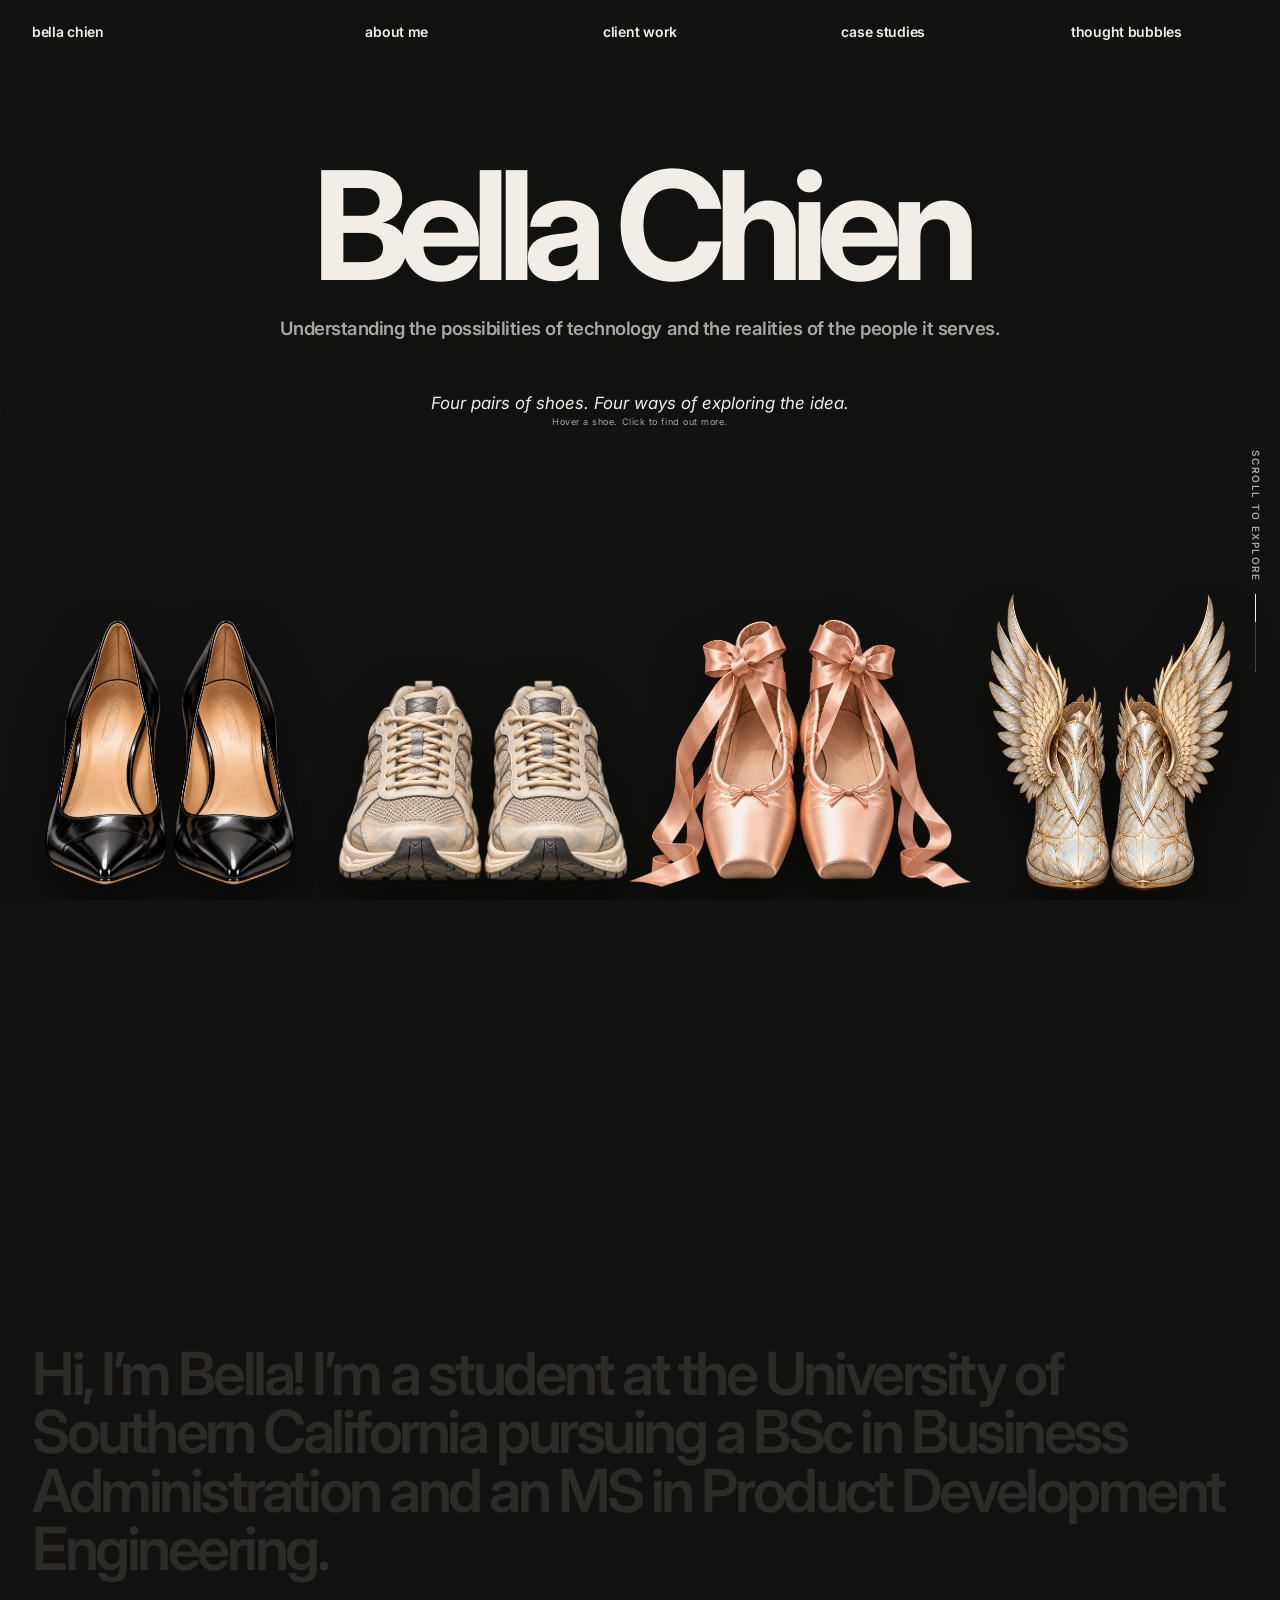
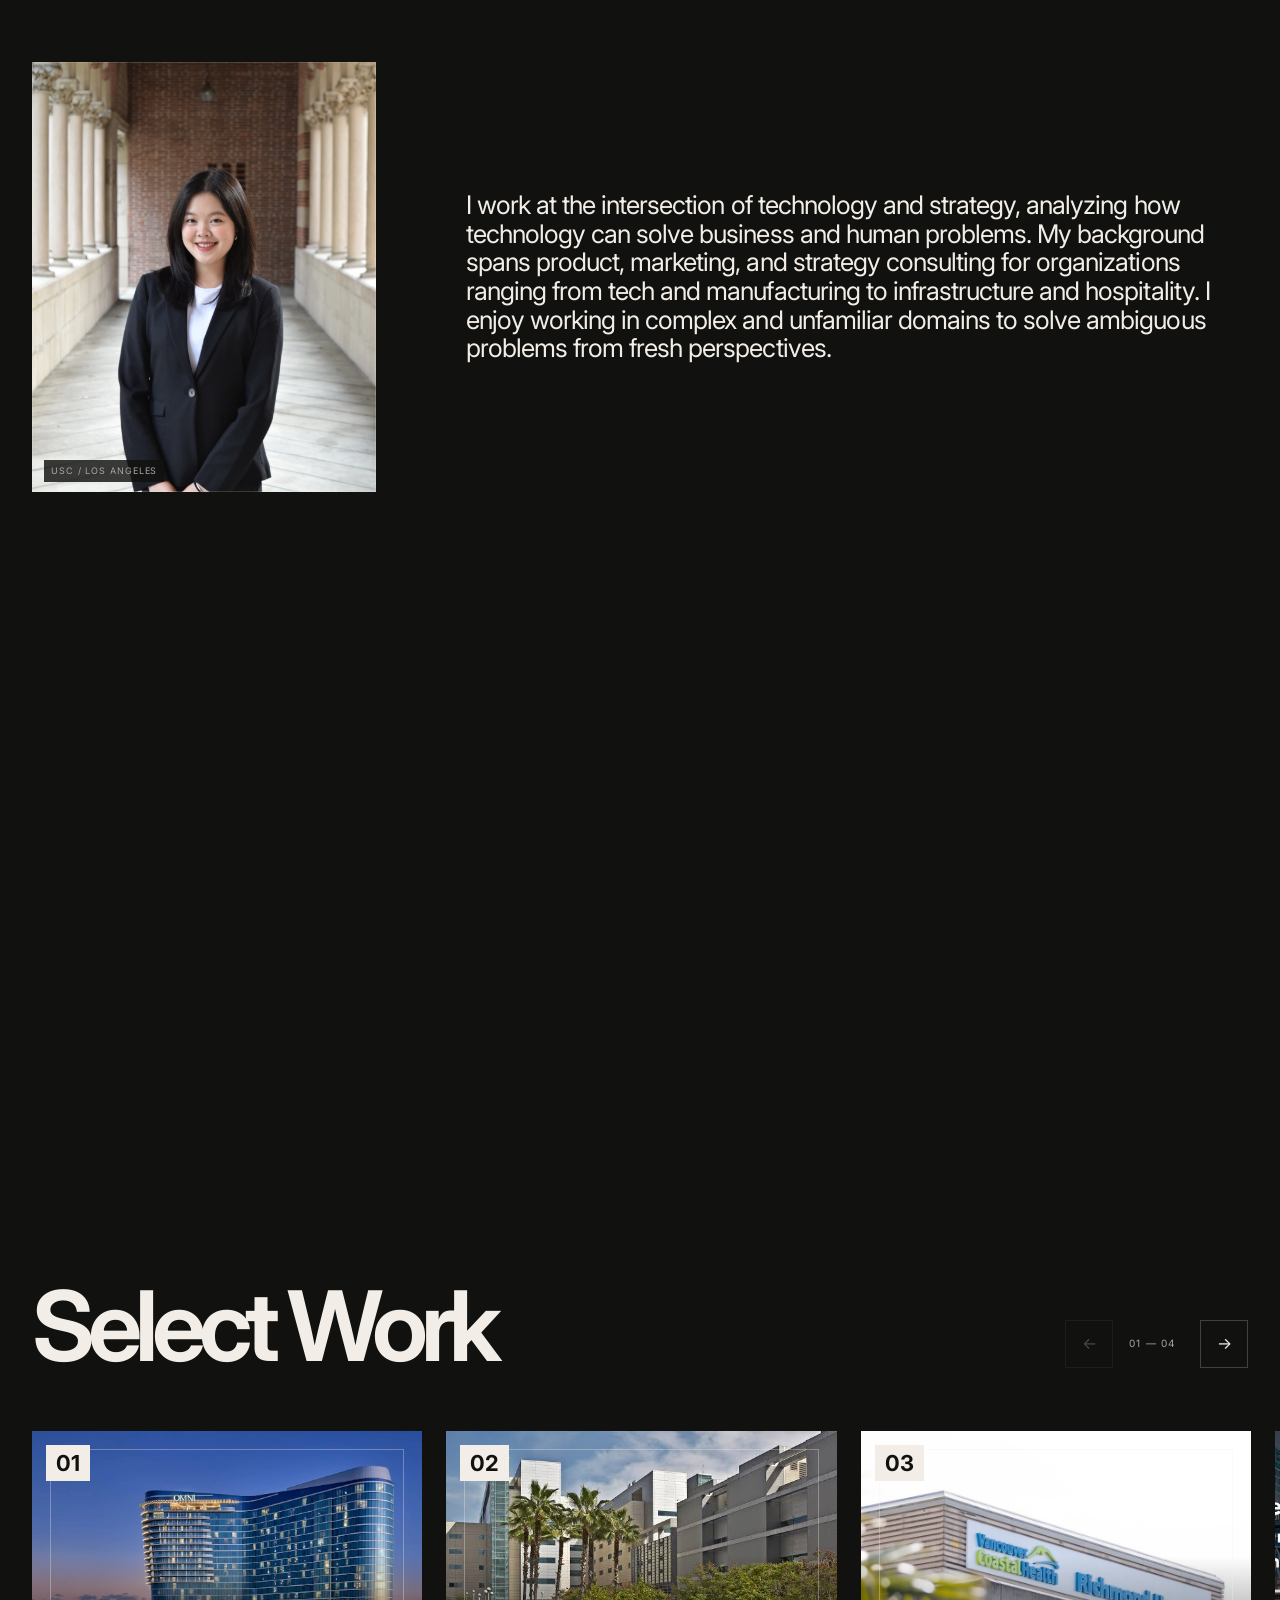
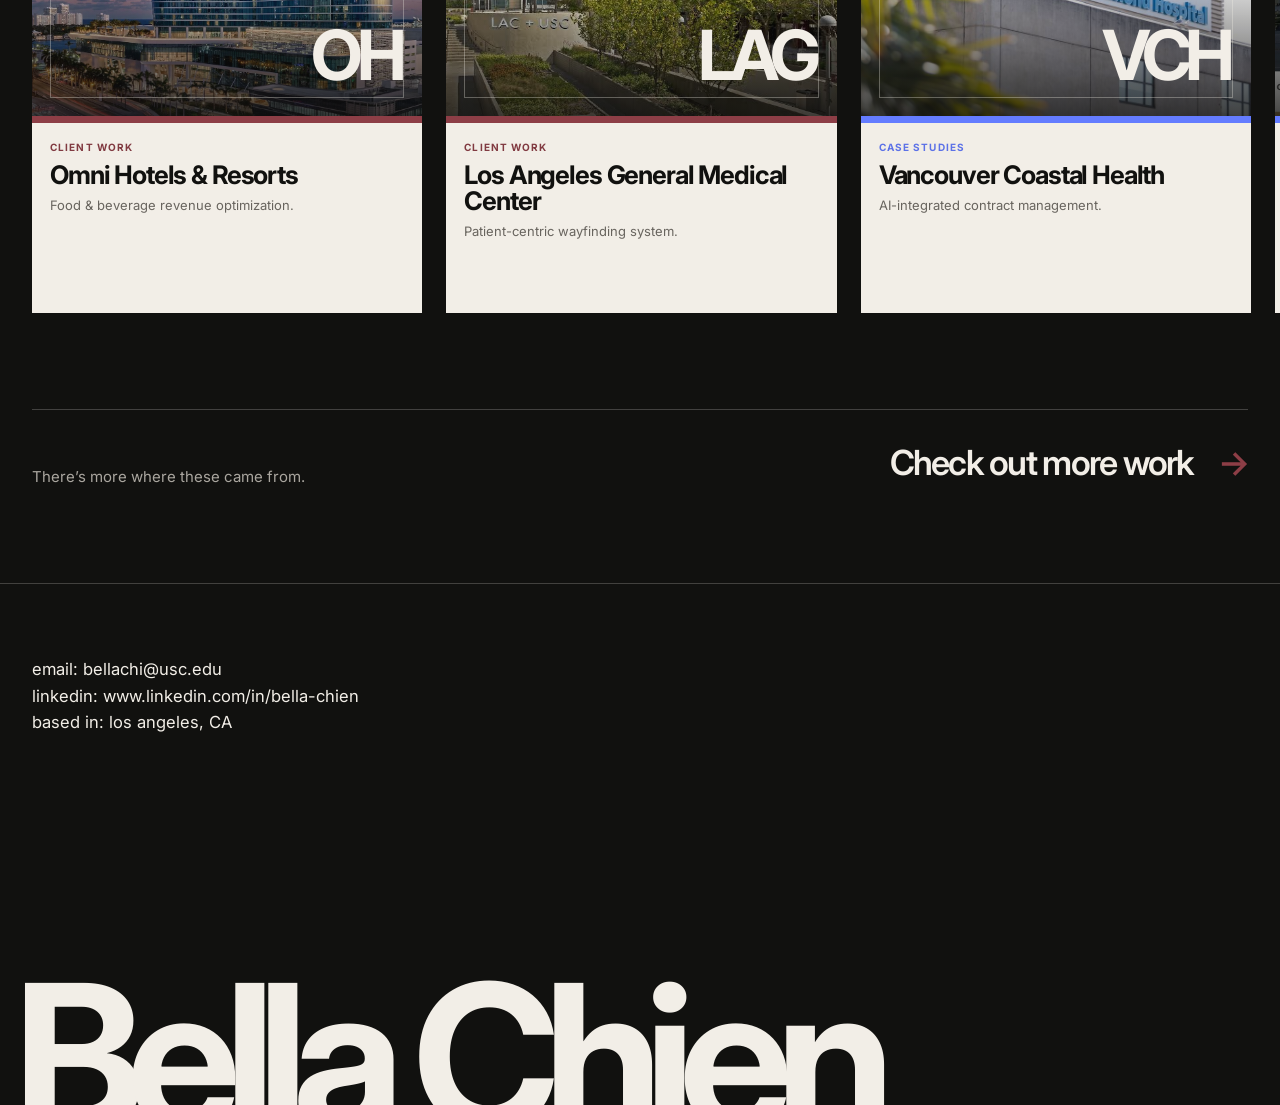
==== index.html @ 190862af "Publish portfolio" ====
<!doctype html>
<html lang="en">
  <head>
    <meta charset="UTF-8" />
    <meta name="viewport" content="width=device-width, initial-scale=1.0" />
    <meta name="description" content="Bella Chien — product, marketing, strategy, and consulting." />
    <meta name="theme-color" content="#11110f" />
    <title>Bella Chien</title>
    <link rel="icon" href="assets/favicon.svg" type="image/svg+xml" />
    <link rel="preconnect" href="https://fonts.googleapis.com" />
    <link rel="preconnect" href="https://fonts.gstatic.com" crossorigin />
    <link href="https://fonts.googleapis.com/css2?family=Inter:wght@400;500;600;700;800&display=swap" rel="stylesheet" />
    <link rel="stylesheet" href="styles.css?v=11" />
    <script src="script.js?v=11" defer></script>
  </head>
  <body>
    <a class="skip-link" href="#main">Skip to content</a>

    <header class="site-header">
      <a href="/" class="brand">bella chien</a>
      <button class="menu-toggle" type="button" aria-expanded="false" aria-controls="site-nav">menu <span aria-hidden="true">+</span></button>
      <nav id="site-nav" class="site-nav" aria-label="Primary navigation">
        <a href="/about-me/">about me</a>
        <a href="/client-work/">client work</a>
        <a href="/case-studies/">case studies</a>
        <a href="/thought-bubbles/">thought bubbles</a>
      </nav>
    </header>

    <main id="main">
      <section class="hero-frame" id="home" aria-labelledby="hero-title">
        <div class="hero-sticky">
          <div class="hero-lockup">
            <h1 id="hero-title">Bella Chien</h1>
            <p>Understanding the possibilities of technology and the realities of the people it serves.</p>
          </div>

          <div class="shoe-prompt" aria-hidden="true">
            <span>Four pairs of shoes. Four ways of exploring the idea.</span>
            <small>Hover a shoe. Click to find out more.</small>
          </div>

          <nav class="shoe-dock" aria-label="Explore Bella’s portfolio by shoe">
            <a class="shoe-link shoe-client" href="/client-work/" aria-label="High heels — Client Work">
              <span class="shoe-label">Client Work</span>
              <span class="shoe-image-wrap"><img src="assets/dress-shoes-v2.png" alt="Black high heels" /></span>
            </a>
            <a class="shoe-link shoe-cases" href="/case-studies/" aria-label="Running shoes — Case Studies">
              <span class="shoe-label">Case Studies</span>
              <span class="shoe-image-wrap"><img src="assets/running-shoes-v2.png" alt="Cream running shoes" /></span>
            </a>
            <a class="shoe-link shoe-about" href="/about-me/" aria-label="Ballet flats — About Me">
              <span class="shoe-label">About Me</span>
              <span class="shoe-image-wrap"><img src="assets/ballet-shoes-v2.png" alt="Blush ballet flats" /></span>
            </a>
            <a class="shoe-link shoe-thoughts" href="/thought-bubbles/" aria-label="Flying shoes — Thought Bubbles">
              <span class="shoe-label">Thought Bubbles</span>
              <span class="shoe-image-wrap"><img src="assets/winged-shoes-v2.png" alt="Ivory and gold flying shoes" /></span>
            </a>
          </nav>
          <a class="scroll-cue" href="#about" aria-label="Scroll to About Bella">
            <span>Scroll to explore</span>
            <i aria-hidden="true"><b></b></i>
          </a>
          <div class="hero-scanline" aria-hidden="true"></div>
        </div>
      </section>

      <section class="intro-frame" id="about" aria-labelledby="about-title">
        <div class="intro-sticky">
          <h2 id="about-title" class="word-flow">Hi, I’m Bella! I’m a student at the University of Southern California pursuing a BSc in Business Administration and an MS in Product Development Engineering.</h2>
          <div class="intro-grid">
            <figure class="portrait-wrap">
              <img src="assets/photos/bella-headshot.jpg" alt="Bella Chien in a black suit at USC" />
              <figcaption>USC / Los Angeles</figcaption>
            </figure>
            <p class="intro-copy">I work at the intersection of technology and strategy, analyzing how technology can solve business and human problems. My background spans product, marketing, and strategy consulting for organizations ranging from tech and manufacturing to infrastructure and hospitality. I enjoy working in complex and unfamiliar domains to solve ambiguous problems from fresh perspectives.</p>
          </div>
        </div>
      </section>

      <section class="work-frame" id="case-studies" aria-labelledby="work-title">
        <div class="work-heading">
          <div>
            <h2 id="work-title">Select Work</h2>
          </div>
          <div class="carousel-controls" aria-label="Carousel controls">
            <button class="carousel-button previous" type="button" aria-label="Previous projects">←</button>
            <span class="carousel-status" aria-live="polite">01 — 04</span>
            <button class="carousel-button next" type="button" aria-label="Next projects">→</button>
          </div>
        </div>

        <div class="project-carousel" tabindex="0" aria-label="Selected project carousel">
          <a class="project-tile client-tile" href="/client-work/#omni-hotels">
            <div class="tile-media"><img src="/assets/projects/omni.webp" alt="Omni hotel at dusk" /><span>01</span><strong>OH</strong></div>
            <div class="tile-info">
              <p>Client Work</p>
              <h3>Omni Hotels &amp; Resorts</h3>
              <span>Food &amp; beverage revenue optimization.</span>
            </div>
          </a>
          <a class="project-tile client-tile" href="/client-work/la-general-medical-center/">
            <div class="tile-media"><img src="/assets/projects/la-general.jpeg" alt="LA General Medical Center campus" /><span>02</span><strong>LAG</strong></div>
            <div class="tile-info">
              <p>Client Work</p>
              <h3>Los Angeles General Medical Center</h3>
              <span>Patient-centric wayfinding system.</span>
            </div>
          </a>
          <a class="project-tile product-tile" href="/case-studies/#vancouver-coastal-health">
            <div class="tile-media"><img src="/assets/projects/vch.jpg" alt="Vancouver Coastal Health Richmond Hospital" /><span>03</span><strong>VCH</strong></div>
            <div class="tile-info">
              <p>Case Studies</p>
              <h3>Vancouver Coastal Health</h3>
              <span>AI-integrated contract management.</span>
            </div>
          </a>
          <a class="project-tile product-tile" href="/case-studies/#central-pattana">
            <div class="tile-media"><img src="/assets/covers/case-studies/central-pattana.jpg" alt="Central Pattana case presentation cover" /><span>04</span><strong>CPN</strong></div>
            <div class="tile-info">
              <p>Case Studies</p>
              <h3>Central Pattana</h3>
              <span>Reimagining centralwOrld for Gen Z.</span>
            </div>
          </a>
        </div>

        <div class="more-work-cta">
          <p>There’s more where these came from.</p>
          <a href="/client-work/">Check out more work <span aria-hidden="true">→</span></a>
        </div>
      </section>
    </main>

    <footer class="site-footer">
      <div class="footer-contact">
        <a href="mailto:bellachi@usc.edu">email: bellachi@usc.edu</a>
        <a href="https://www.linkedin.com/in/bella-chien">linkedin: www.linkedin.com/in/bella-chien</a>
        <p>based in: los angeles, CA</p>
      </div>
      <div class="footer-name" aria-hidden="true">Bella Chien</div>
    </footer>
  </body>
</html>
---- styles.css ----
:root {
  --carbon: #11110f;
  --soft-carbon: #1a1917;
  --bone: #f2eee7;
  --gray: #aaa69f;
  --hairline: rgba(242, 238, 231, .22);
  --oxblood: #8d3e46;
  --blue: #647cff;
  --blush: #d5a3ad;
  --violet: #9a7ae8;
  --page: min(1440px, calc(100vw - 64px));
  --sans: "Inter", "Helvetica Neue", Helvetica, Arial, sans-serif;
}

* { box-sizing: border-box; }
html { background: var(--carbon); scroll-behavior: smooth; }
body { margin: 0; overflow-x: hidden; background: var(--carbon); color: var(--bone); font-family: var(--sans); font-size: 16px; line-height: 1.35; }
a { color: inherit; }
button { font: inherit; }
img { display: block; max-width: 100%; }
.skip-link { position: fixed; z-index: 1000; top: 10px; left: 10px; padding: 10px 14px; background: var(--bone); color: var(--carbon); transform: translateY(-150%); }
.skip-link:focus { transform: translateY(0); }

.site-header { position: absolute; z-index: 40; top: 0; left: 50%; width: var(--page); height: 68px; display: grid; grid-template-columns: 1fr 4fr; align-items: center; transform: translateX(-50%); font-size: 14px; font-weight: 600; letter-spacing: -.02em; }
.brand { text-decoration: none; }
.site-nav { display: grid; grid-template-columns: repeat(4, 1fr); }
.site-nav a { width: max-content; margin-inline: auto; padding: 10px 0; text-decoration: none; }
.site-nav a::after, .brand::after { content: ""; display: block; width: 0; height: 1px; margin-top: 3px; background: currentColor; transition: width 180ms ease; }
.site-nav a:hover::after, .site-nav a:focus-visible::after, .brand:hover::after, .brand:focus-visible::after { width: 100%; }
.menu-toggle { display: none; border: 0; background: transparent; color: var(--bone); }

.hero-frame { position: relative; height: 142svh; min-height: 980px; }
.hero-sticky { position: sticky; top: 0; height: 100svh; min-height: 720px; overflow: hidden; isolation: isolate; }
.hero-sticky::before { content: ""; position: absolute; inset: 0; z-index: -2; background-image: linear-gradient(rgba(242,238,231,.028) 1px, transparent 1px), linear-gradient(90deg, rgba(242,238,231,.028) 1px, transparent 1px); background-size: 8vw 8vw; opacity: .45; mask-image: linear-gradient(to bottom, transparent, #000 22%, #000 85%, transparent); }
.hero-lockup { position: absolute; z-index: 3; top: clamp(145px, 18vh, 190px); left: 32px; right: 32px; text-align: center; transform: translateY(calc(var(--hero-progress, 0) * -24px)); transition: transform 80ms linear; }
.hero-lockup h1 { margin: 0; font-size: clamp(96px, 11.8vw, 178px); font-weight: 700; line-height: .84; letter-spacing: -.075em; animation: title-reveal 900ms cubic-bezier(.2,.75,.2,1) both; }
.hero-lockup p { max-width: 920px; margin: 27px auto 0; color: var(--gray); font-size: clamp(17px, 1.45vw, 23px); font-weight: 600; letter-spacing: -.026em; animation: fade-up 700ms 280ms ease both; }
.shoe-prompt { position: absolute; z-index: 4; top: clamp(350px, 43.5vh, 425px); left: 0; right: 0; display: grid; justify-items: center; white-space: nowrap; text-align: center; animation: fade-up 700ms 460ms ease both; transform: translateY(calc(var(--hero-progress, 0) * -14px)); }
.shoe-prompt span { font-size: clamp(16px, 1.32vw, 21px); font-style: italic; }
.shoe-prompt small { margin-top: 2px; color: var(--gray); font-size: 9px; letter-spacing: .06em; }
.shoe-dock { position: absolute; z-index: 3; left: max(20px, calc((100vw - 1500px) / 2)); right: max(20px, calc((100vw - 1500px) / 2)); bottom: 0; height: 58%; display: grid; grid-template-columns: repeat(4, minmax(0, 1fr)); align-items: end; gap: clamp(2px, 1vw, 20px); }
.shoe-link { --accent: var(--bone); position: relative; display: grid; height: 100%; min-width: 0; place-items: end center; text-decoration: none; outline: none; opacity: 0; animation: shoe-rack-in 950ms cubic-bezier(.16,.82,.21,1) forwards; transition: opacity 280ms ease, filter 280ms ease; }
.shoe-client { --accent: var(--oxblood); animation-delay: 420ms; }
.shoe-cases { --accent: var(--blue); animation-delay: 540ms; }
.shoe-about { --accent: var(--blush); animation-delay: 660ms; }
.shoe-thoughts { --accent: var(--violet); animation-delay: 780ms; }
.shoe-image-wrap { position: relative; display: grid; width: 100%; height: 100%; place-items: end center; perspective: 1000px; will-change: transform; transition: transform 80ms linear; }
.shoe-image-wrap::after { content: ""; position: absolute; left: 13%; right: 13%; bottom: -8px; height: 1px; background: var(--accent); opacity: 0; box-shadow: 0 0 24px var(--accent); transition: opacity 220ms ease; }
.shoe-link img { width: 112%; max-width: none; max-height: 92%; object-fit: contain; object-position: center bottom; filter: drop-shadow(0 28px 24px rgba(0,0,0,.5)); transform: translateY(0) rotateX(0) rotateY(0); transform-origin: 50% 82%; transition: transform 360ms cubic-bezier(.17,.84,.22,1), filter 300ms ease; }
.shoe-cases img { width: 121%; max-height: 84%; }
.shoe-about img { width: 118%; max-height: 93%; }
.shoe-thoughts img { width: 112%; max-height: 100%; }
.shoe-label { position: absolute; z-index: 5; top: auto; bottom: 60%; left: 50%; min-width: max-content; padding: 7px 10px; border: 1px solid color-mix(in srgb, var(--accent) 70%, transparent); background: rgba(17,17,15,.9); color: var(--bone); font-size: clamp(13px, 1vw, 16px); font-weight: 600; letter-spacing: -.02em; opacity: 0; transform: translate(-50%, 10px); transition: opacity 180ms ease, transform 240ms ease; pointer-events: none; }
.shoe-link:hover .shoe-label, .shoe-link:focus-visible .shoe-label, .shoe-link.tap-active .shoe-label { opacity: 1; transform: translate(-50%, 0); }
.shoe-link:hover img, .shoe-link:focus-visible img, .shoe-link.tap-active img { transform: translateY(-20px) scale(1.045) rotateX(-2deg); filter: drop-shadow(0 46px 28px rgba(0,0,0,.68)); }
.shoe-link:hover .shoe-image-wrap::after, .shoe-link:focus-visible .shoe-image-wrap::after, .shoe-link.tap-active .shoe-image-wrap::after { opacity: .72; }
.shoe-dock:has(.shoe-link:hover) .shoe-link:not(:hover) { opacity: .42; filter: grayscale(.45); }
.scroll-cue { position: absolute; z-index: 8; top: 50%; right: max(18px, calc((100vw - 1580px) / 2)); display: flex; align-items: center; gap: 12px; color: var(--gray); font-size: 10px; font-weight: 600; letter-spacing: .14em; text-decoration: none; text-transform: uppercase; writing-mode: vertical-rl; opacity: calc(1 - var(--hero-progress, 0)); transform: translateY(calc(var(--hero-progress, 0) * 42px)); transition: color 180ms ease, opacity 80ms linear, transform 80ms linear; }
.scroll-cue i { position: relative; display: block; width: 1px; height: 78px; overflow: hidden; background: var(--hairline); }
.scroll-cue i::after { content: ""; position: absolute; left: -3px; bottom: 0; width: 7px; height: 7px; border-right: 1px solid var(--bone); border-bottom: 1px solid var(--bone); transform: rotate(45deg); }
.scroll-cue b { position: absolute; inset: 0 0 auto; height: 36%; background: var(--bone); animation: scroll-travel 1500ms cubic-bezier(.5,0,.2,1) infinite; }
.scroll-cue:hover, .scroll-cue:focus-visible { color: var(--bone); }
.scroll-cue:hover i, .scroll-cue:focus-visible i { height: 96px; }
.hero-scanline { position: absolute; z-index: 2; left: -20%; right: -20%; bottom: 0; height: 1px; background: linear-gradient(90deg, transparent, rgba(242,238,231,.8), transparent); transform: translateX(-70%); animation: scan-once 1800ms 1200ms ease-out both; }

.intro-frame { position: relative; min-height: 170svh; }
.intro-sticky { position: sticky; top: 0; width: var(--page); height: 100svh; min-height: 720px; margin-inline: auto; overflow: hidden; padding: 66px 0 42px; display: grid; grid-template-rows: auto 1fr; }
.intro-frame h2 { width: 100%; max-width: none; margin: 0; font-size: clamp(48px, 4.65vw, 76px); font-weight: 600; line-height: .98; letter-spacing: -.058em; }
.word-flow .flow-word { color: #66635e; opacity: .32; transition: color 70ms linear, opacity 70ms linear; }
.intro-grid { display: grid; grid-template-columns: minmax(280px, .66fr) 1.5fr; gap: clamp(48px, 7vw, 130px); align-items: center; margin-top: clamp(32px, 4.5vh, 58px); min-height: 0; }
.portrait-wrap { position: relative; width: min(100%, 430px); max-height: 500px; aspect-ratio: 4 / 5; align-self: center; margin: 0; overflow: hidden; background: var(--soft-carbon); }
.portrait-wrap::after { content: ""; position: absolute; inset: 0; border: 1px solid rgba(242,238,231,.16); pointer-events: none; }
.portrait-wrap img { width: 100%; height: 100%; object-fit: cover; object-position: center 42%; filter: saturate(.9) contrast(1.03); transform: scale(1.02); transform-origin: center; }
.portrait-wrap figcaption { position: absolute; z-index: 2; left: 12px; bottom: 10px; padding: 5px 7px; background: rgba(17,17,15,.82); color: var(--gray); font-size: 9px; letter-spacing: .1em; text-transform: uppercase; }
.intro-copy { align-self: center; max-width: 950px; margin: 0; color: var(--bone); font-size: clamp(23px, 2vw, 33px); line-height: 1.12; letter-spacing: -.038em; }

.work-frame { min-height: 100svh; overflow: hidden; padding: 76px 0 90px max(32px, calc((100vw - 1440px) / 2)); }
.work-heading { width: min(1408px, calc(100vw - 64px)); display: flex; justify-content: space-between; align-items: end; gap: 32px; padding-right: 0; }
.work-heading h2 { margin: 0; font-size: clamp(58px, 7.6vw, 112px); font-weight: 650; line-height: .86; letter-spacing: -.07em; }
.carousel-controls { display: flex; align-items: center; gap: 16px; }
.carousel-button { display: grid; width: 48px; height: 48px; place-items: center; border: 1px solid var(--hairline); background: transparent; color: var(--bone); cursor: pointer; transition: background 180ms ease, color 180ms ease, border-color 180ms ease; }
.carousel-button:hover, .carousel-button:focus-visible { border-color: var(--bone); background: var(--bone); color: var(--carbon); }
.carousel-button:disabled { opacity: .25; cursor: default; }
.carousel-status { min-width: 55px; color: var(--gray); font-size: 10px; letter-spacing: .12em; }
.project-carousel { display: flex; gap: 24px; margin-top: clamp(54px, 7vh, 82px); padding: 0 max(32px, calc((100vw - 1440px) / 2)) 18px 0; overflow-x: auto; scroll-snap-type: x mandatory; scrollbar-width: none; outline: none; }
.project-carousel::-webkit-scrollbar { display: none; }
.project-tile { --accent: var(--gray); flex: 0 0 min(430px, 30.5vw); min-width: 330px; scroll-snap-align: start; background: var(--bone); color: var(--carbon); text-decoration: none; }
.client-tile { --accent: var(--oxblood); }
.product-tile { --accent: var(--blue); }
.thought-tile { --accent: var(--violet); }
.tile-media { position: relative; aspect-ratio: 4 / 3; overflow: hidden; display: grid; place-items: center; background: #d8d4cd; border-bottom: 7px solid var(--accent); }
.tile-media::before { content: ""; position: absolute; z-index: 2; inset: 18px; border: 1px solid rgba(242,238,231,.32); pointer-events: none; }
.tile-media::after { content: ""; position: absolute; z-index: 1; inset: 0; background: linear-gradient(180deg, transparent 44%, rgba(17,17,15,.78)); pointer-events: none; }
.tile-media img { width: 100%; height: 100%; object-fit: cover; transition: transform 480ms cubic-bezier(.17,.84,.22,1), filter 300ms ease; }
.tile-media > span { position: absolute; top: 14px; left: 14px; padding: 7px 10px; background: var(--bone); font-size: 22px; font-weight: 700; line-height: 1; }
.tile-media > span { z-index: 3; }
.tile-media strong { position: absolute; z-index: 3; right: 22px; bottom: 14px; color: var(--bone); font-size: clamp(54px, 5.4vw, 84px); font-weight: 700; letter-spacing: -.09em; transition: transform 320ms cubic-bezier(.17,.84,.22,1); }
.project-tile:hover .tile-media img, .project-tile:focus-visible .tile-media img { transform: scale(1.055); filter: saturate(1.08); }
.project-tile:hover .tile-media strong, .project-tile:focus-visible .tile-media strong { transform: translateY(-4px); }
.tile-info { min-height: 190px; padding: 18px 18px 24px; }
.tile-info p { margin: 0 0 7px; color: color-mix(in srgb, var(--accent) 90%, var(--carbon)); font-size: 10px; font-weight: 700; letter-spacing: .11em; text-transform: uppercase; }
.tile-info h3 { margin: 0; font-size: clamp(24px, 2vw, 31px); line-height: 1.02; letter-spacing: -.045em; }
.tile-info > span { display: block; margin-top: 9px; color: #68645e; font-size: 13px; }
.more-work-cta { width: min(1408px, calc(100vw - 64px)); margin-top: 78px; padding: 30px 0 6px; display: flex; justify-content: space-between; gap: 28px; align-items: end; border-top: 1px solid var(--hairline); }
.more-work-cta p { margin: 0; color: var(--gray); font-size: 15px; }
.more-work-cta a { display: inline-flex; align-items: center; gap: 24px; font-size: clamp(25px, 2.7vw, 42px); font-weight: 600; letter-spacing: -.05em; text-decoration: none; }
.more-work-cta a span { color: var(--oxblood); transition: transform 180ms ease; }
.more-work-cta a:hover span, .more-work-cta a:focus-visible span { transform: translateX(7px); }

.site-footer { position: relative; min-height: 58svh; overflow: hidden; padding: 74px 32px 0; border-top: 1px solid var(--hairline); }
.footer-contact { position: relative; z-index: 2; display: grid; width: max-content; gap: 4px; font-size: clamp(15px, 1.3vw, 20px); }
.footer-contact a { text-decoration: none; }
.footer-contact a:hover, .footer-contact a:focus-visible { color: var(--gray); }
.footer-contact p { margin: 0; }
.footer-name { position: absolute; left: 14px; bottom: -2.2vw; color: var(--bone); font-size: min(15.8vw, 260px); font-weight: 700; line-height: .76; letter-spacing: -.082em; white-space: nowrap; }

@keyframes title-reveal { from { opacity: 0; transform: translateY(30px); clip-path: inset(0 0 100% 0); } to { opacity: 1; transform: translateY(0); clip-path: inset(0); } }
@keyframes fade-up { from { opacity: 0; transform: translateY(15px); } to { opacity: 1; transform: translateY(0); } }
@keyframes shoe-rack-in { 0% { opacity: 0; transform: translateX(-150px); } 70% { opacity: 1; transform: translateX(8px); } 100% { opacity: 1; transform: translateX(0); } }
@keyframes scan-once { 0% { opacity: 0; transform: translateX(-70%); } 20% { opacity: 1; } 100% { opacity: 0; transform: translateX(70%); } }
@keyframes scroll-travel { 0% { transform: translateY(-105%); } 55%, 100% { transform: translateY(285%); } }

@media (min-width: 941px) and (max-height: 820px) {
  .hero-lockup { top: 108px; }
  .shoe-prompt { top: 330px; }
  .intro-sticky { padding-top: 42px; padding-bottom: 28px; }
  .intro-frame h2 { font-size: clamp(44px, 4.2vw, 64px); }
  .intro-grid { margin-top: 24px; }
  .portrait-wrap { max-height: 330px; aspect-ratio: 4 / 3; }
  .intro-copy { font-size: clamp(20px, 1.75vw, 25px); }
}

@media (max-width: 940px) {
  :root { --page: calc(100vw - 40px); }
  .site-header { height: 68px; grid-template-columns: 1fr auto; font-size: 13px; }
  .menu-toggle { display: block; cursor: pointer; }
  .menu-toggle span { display: inline-block; margin-left: 7px; transition: transform 180ms ease; }
  .menu-toggle[aria-expanded="true"] span { transform: rotate(45deg); }
  .site-nav { position: absolute; top: 68px; left: -20px; right: -20px; display: grid; grid-template-columns: 1fr; padding: 12px 20px 26px; background: var(--carbon); border-bottom: 1px solid var(--hairline); opacity: 0; visibility: hidden; transform: translateY(-120%); transition: transform 220ms ease, opacity 180ms ease, visibility 220ms; }
  .site-nav.is-open { opacity: 1; visibility: visible; transform: translateY(0); }
  .site-nav a { width: 100%; padding: 14px 0; border-bottom: 1px solid var(--hairline); text-align: left; }
  .hero-frame { height: auto; min-height: 1120px; }
  .hero-sticky { position: relative; height: 1120px; min-height: 1120px; }
  .hero-lockup { top: 118px; left: 20px; right: 20px; }
  .hero-lockup h1 { font-size: 16.5vw; }
  .hero-lockup p { max-width: 680px; font-size: 18px; }
  .shoe-prompt { top: 315px; }
  .shoe-dock { position: absolute; left: 20px; right: 20px; height: 760px; grid-template-columns: repeat(2, minmax(0, 1fr)); gap: 20px 18px; }
  .shoe-link { height: 370px; }
  .shoe-link img, .shoe-cases img, .shoe-about img, .shoe-thoughts img { width: 116%; max-height: 94%; }
  .shoe-label { top: 5%; bottom: auto; }
  .scroll-cue { display: none; }
  .intro-frame { min-height: 155svh; }
  .intro-sticky { padding-top: 64px; }
  .intro-frame h2 { font-size: clamp(42px, 7vw, 68px); }
  .intro-grid { grid-template-columns: .9fr 1.2fr; gap: 38px; }
  .intro-copy { font-size: 25px; }
  .work-frame { padding-left: 20px; }
  .work-heading { width: calc(100vw - 40px); }
  .project-carousel { padding-right: 20px; }
  .more-work-cta { width: calc(100vw - 40px); }
  .project-tile { flex-basis: min(390px, 72vw); }
}

@media (max-width: 620px) {
  .hero-frame { min-height: 1090px; }
  .hero-sticky { height: 1090px; min-height: 1090px; }
  .hero-lockup { top: 102px; }
  .hero-lockup h1 { font-size: 18vw; line-height: .9; }
  .hero-lockup p { margin-top: 22px; font-size: 17px; line-height: 1.15; }
  .shoe-prompt { top: 292px; width: calc(100vw - 40px); white-space: normal; }
  .shoe-prompt span { font-size: 16px; }
  .shoe-dock { height: 760px; gap: 16px 10px; }
  .shoe-link { height: 372px; }
  .shoe-label { top: 6%; font-size: 12px; }
  .shoe-link img, .shoe-cases img, .shoe-about img, .shoe-thoughts img { width: 122%; max-height: 91%; }
  .intro-frame { min-height: auto; }
  .intro-sticky { position: relative; height: auto; min-height: 0; overflow: visible; padding: 70px 0 90px; display: block; }
  .intro-frame h2 { margin-top: 0; font-size: 11.5vw; line-height: 1; }
  .intro-grid { display: grid; grid-template-columns: 1fr; gap: 35px; margin-top: 58px; }
  .portrait-wrap { min-height: 430px; }
  .intro-copy { font-size: 25px; }
  .work-frame { min-height: 88svh; padding-top: 68px; }
  .work-heading { align-items: start; }
  .work-heading h2 { font-size: 16vw; }
  .carousel-controls { margin-top: 36px; gap: 7px; }
  .carousel-button { width: 38px; height: 38px; }
  .carousel-status { display: none; }
  .project-carousel { gap: 14px; margin-top: 50px; }
  .more-work-cta { width: calc(100vw - 40px); margin-top: 58px; display: grid; align-items: start; }
  .more-work-cta a { font-size: 28px; }
  .project-tile { flex-basis: 84vw; min-width: 0; }
  .site-footer { min-height: 62svh; padding: 62px 20px 0; }
  .footer-contact { width: auto; font-size: 15px; }
  .footer-name { left: 11px; bottom: 5vw; font-size: 20.5vw; }
}

@media (prefers-reduced-motion: reduce) {
  html { scroll-behavior: auto; }
  *, *::before, *::after { animation-duration: .001ms !important; animation-iteration-count: 1 !important; transition-duration: .001ms !important; }
  .shoe-link:hover img, .shoe-link:focus-visible img, .shoe-link.tap-active img { transform: none; }
  .shoe-image-wrap { transform: none !important; }
  .intro-sticky { position: relative; }
}
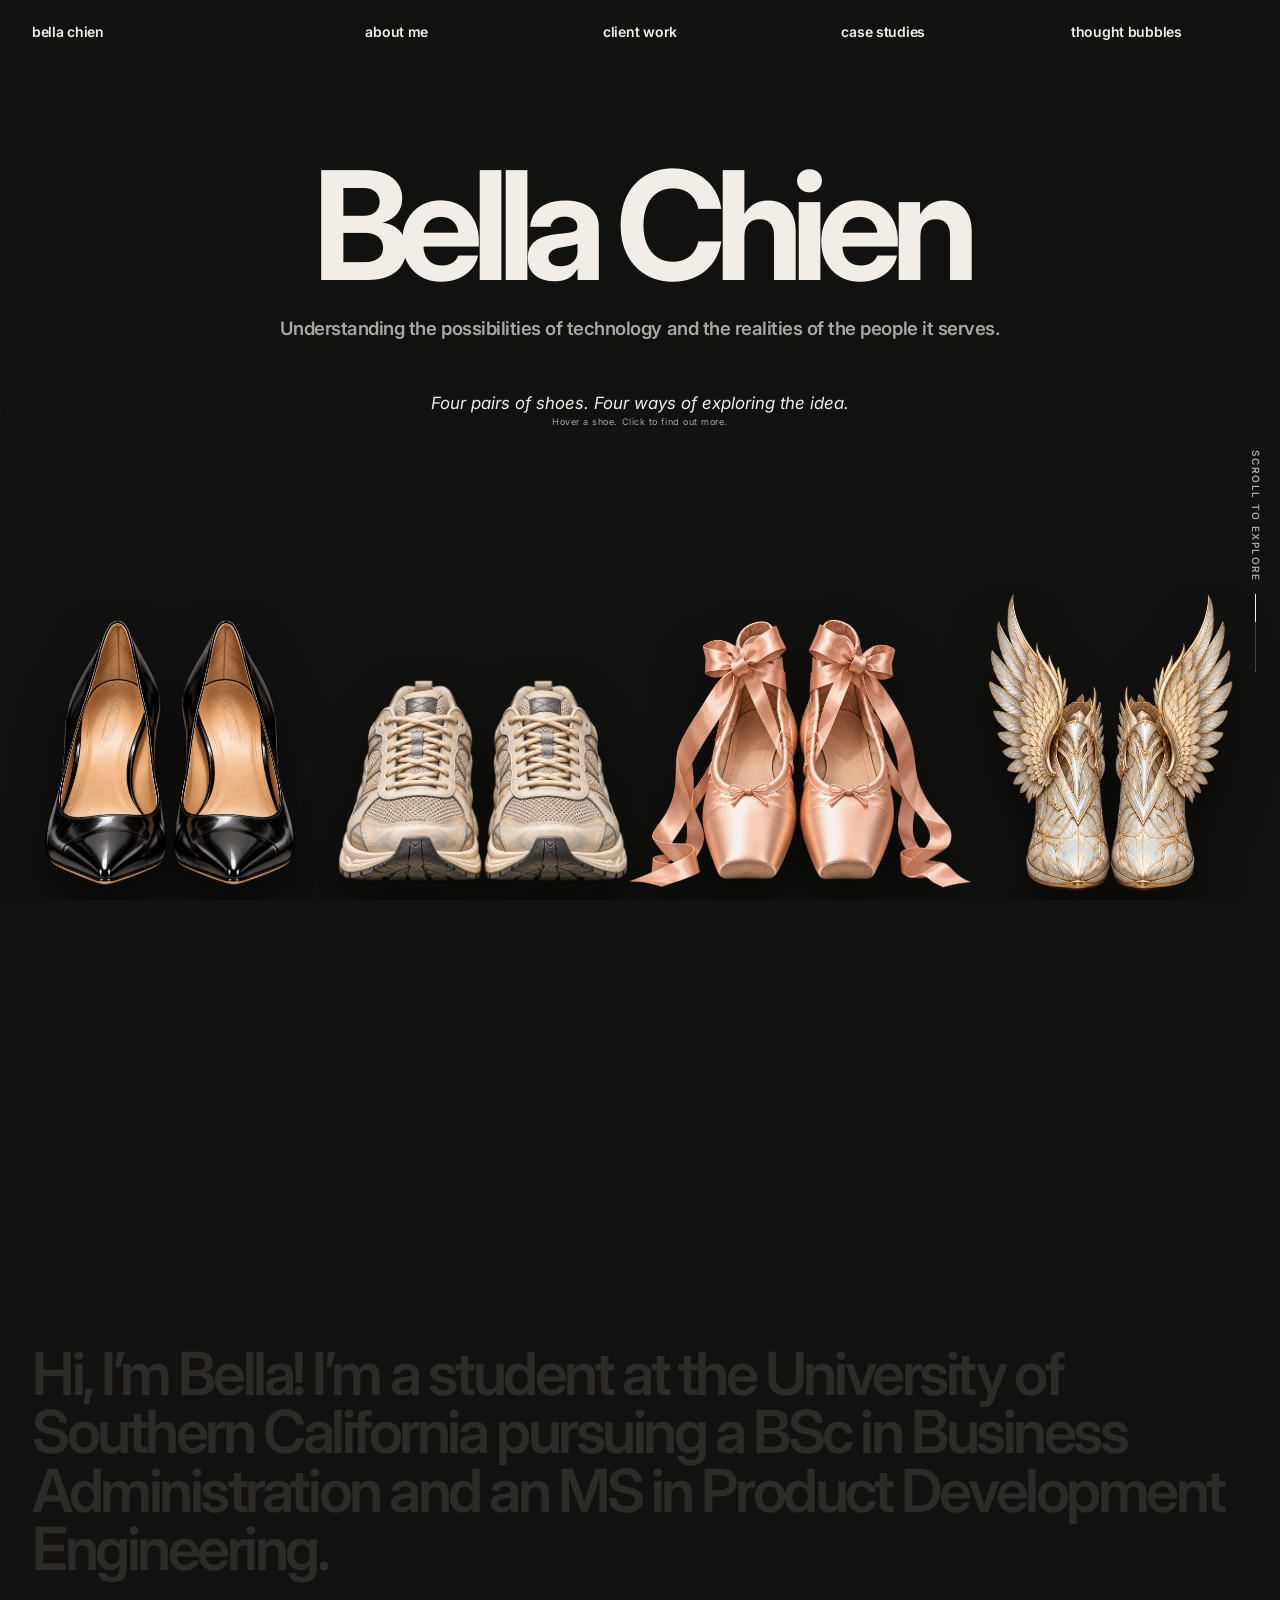
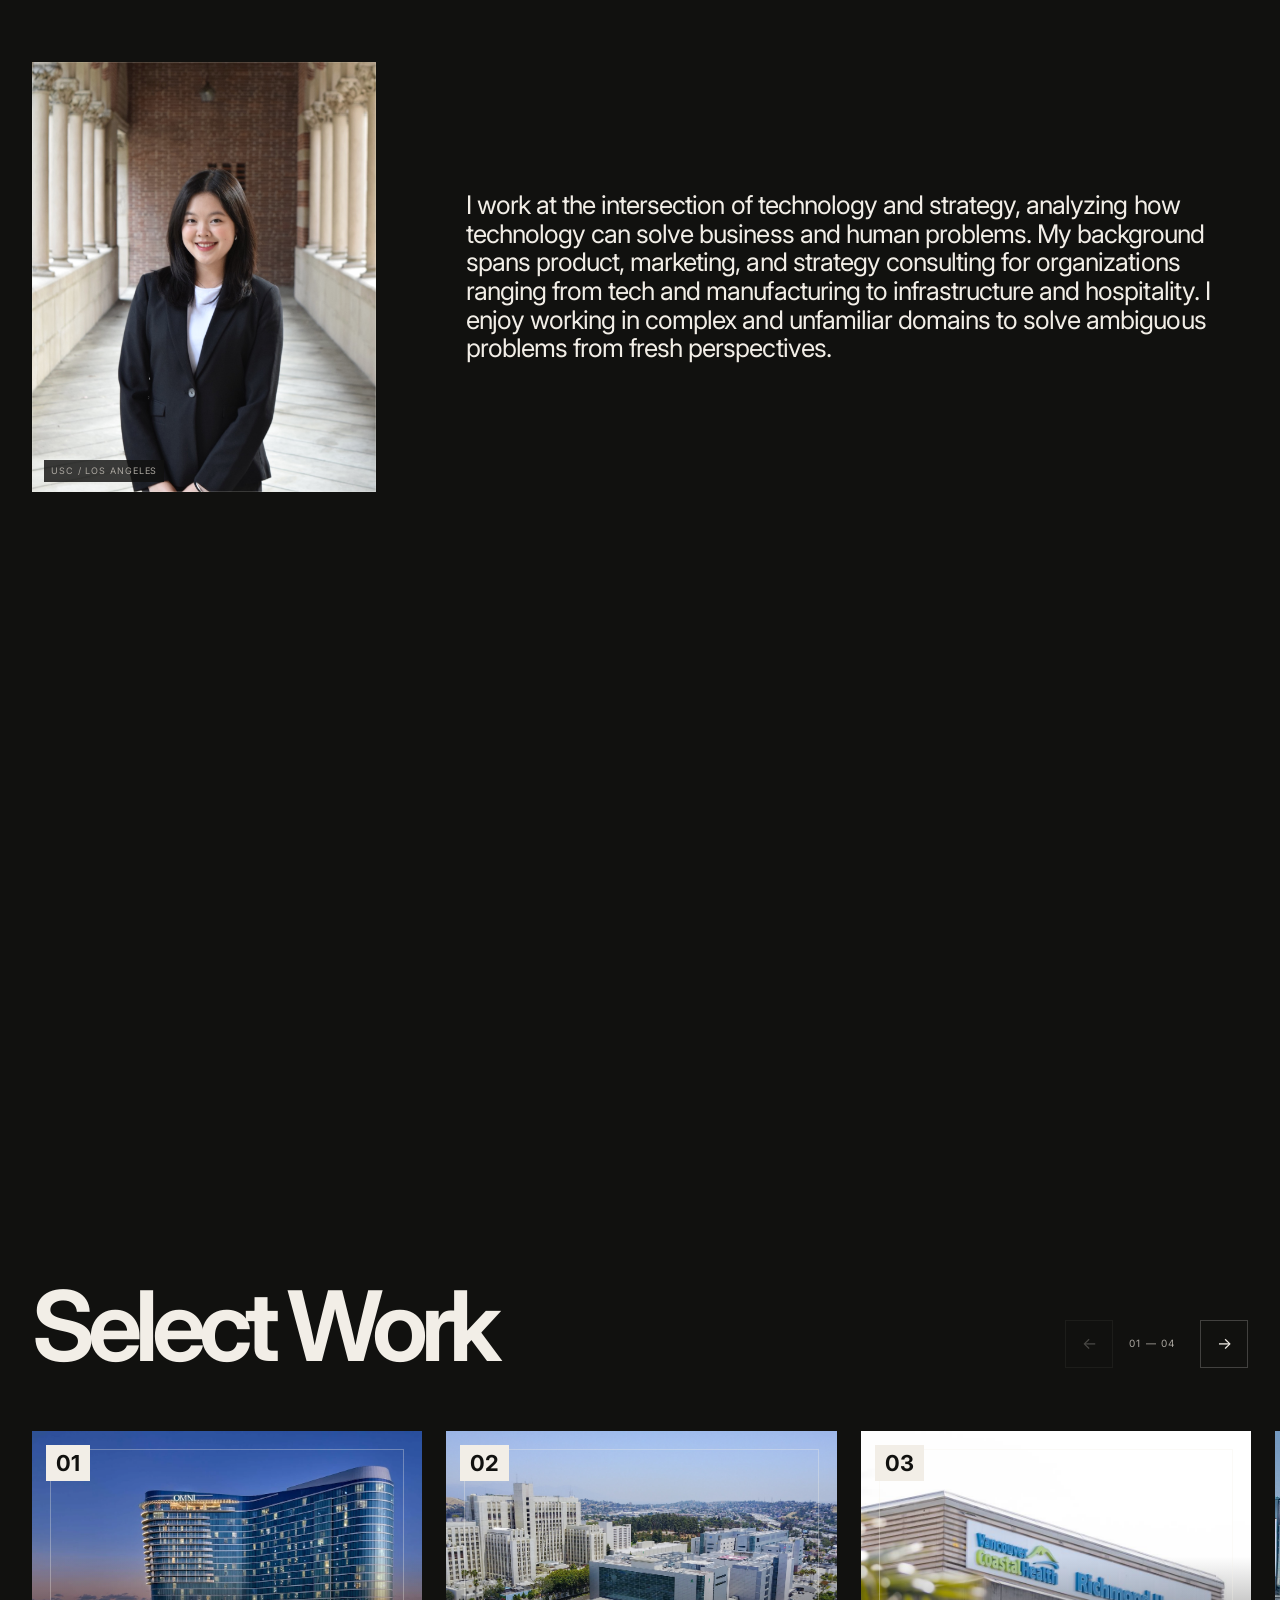
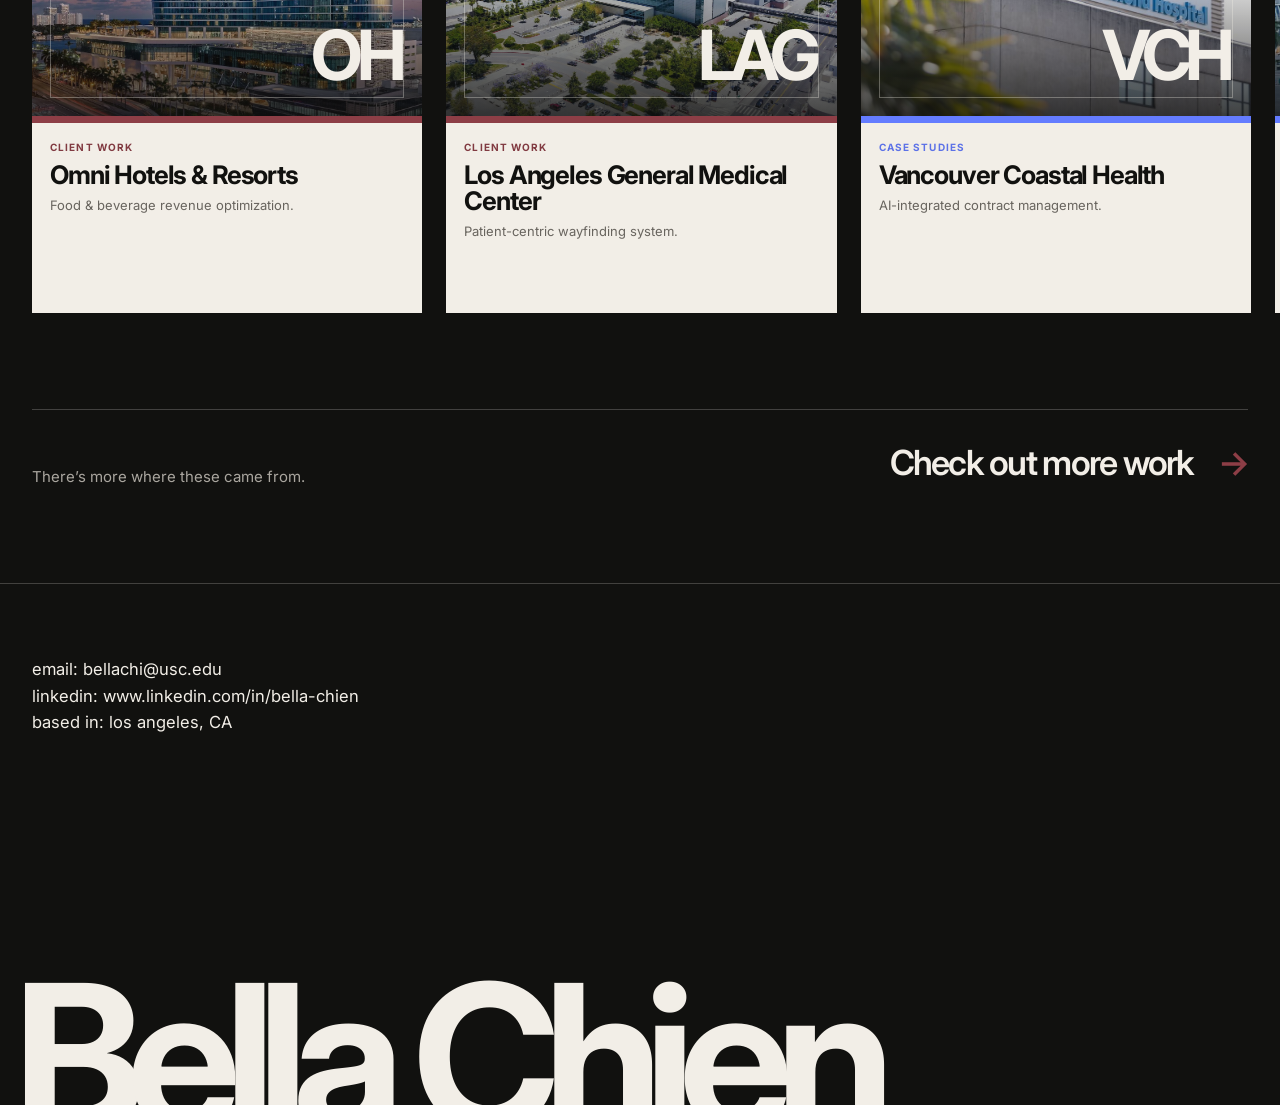
==== commit 846fcfa9: "v2 updates - image updates - omni + lax pages" ====
--- a/index.html
+++ b/index.html
@@ -101,7 +101,7 @@
             </div>
           </a>
           <a class="project-tile client-tile" href="/client-work/la-general-medical-center/">
-            <div class="tile-media"><img src="/assets/projects/la-general.jpeg" alt="LA General Medical Center campus" /><span>02</span><strong>LAG</strong></div>
+            <div class="tile-media"><img src="/assets/projects/new-lag.jpeg" alt="Aerial view of the LA General Medical Center campus" /><span>02</span><strong>LAG</strong></div>
             <div class="tile-info">
               <p>Client Work</p>
               <h3>Los Angeles General Medical Center</h3>
@@ -117,7 +117,7 @@
             </div>
           </a>
           <a class="project-tile product-tile" href="/case-studies/#central-pattana">
-            <div class="tile-media"><img src="/assets/covers/case-studies/central-pattana.jpg" alt="Central Pattana case presentation cover" /><span>04</span><strong>CPN</strong></div>
+            <div class="tile-media"><img src="/assets/projects/new-cpn.jpg" alt="CentralWorld shopping center in Bangkok" /><span>04</span><strong>CPN</strong></div>
             <div class="tile-info">
               <p>Case Studies</p>
               <h3>Central Pattana</h3>
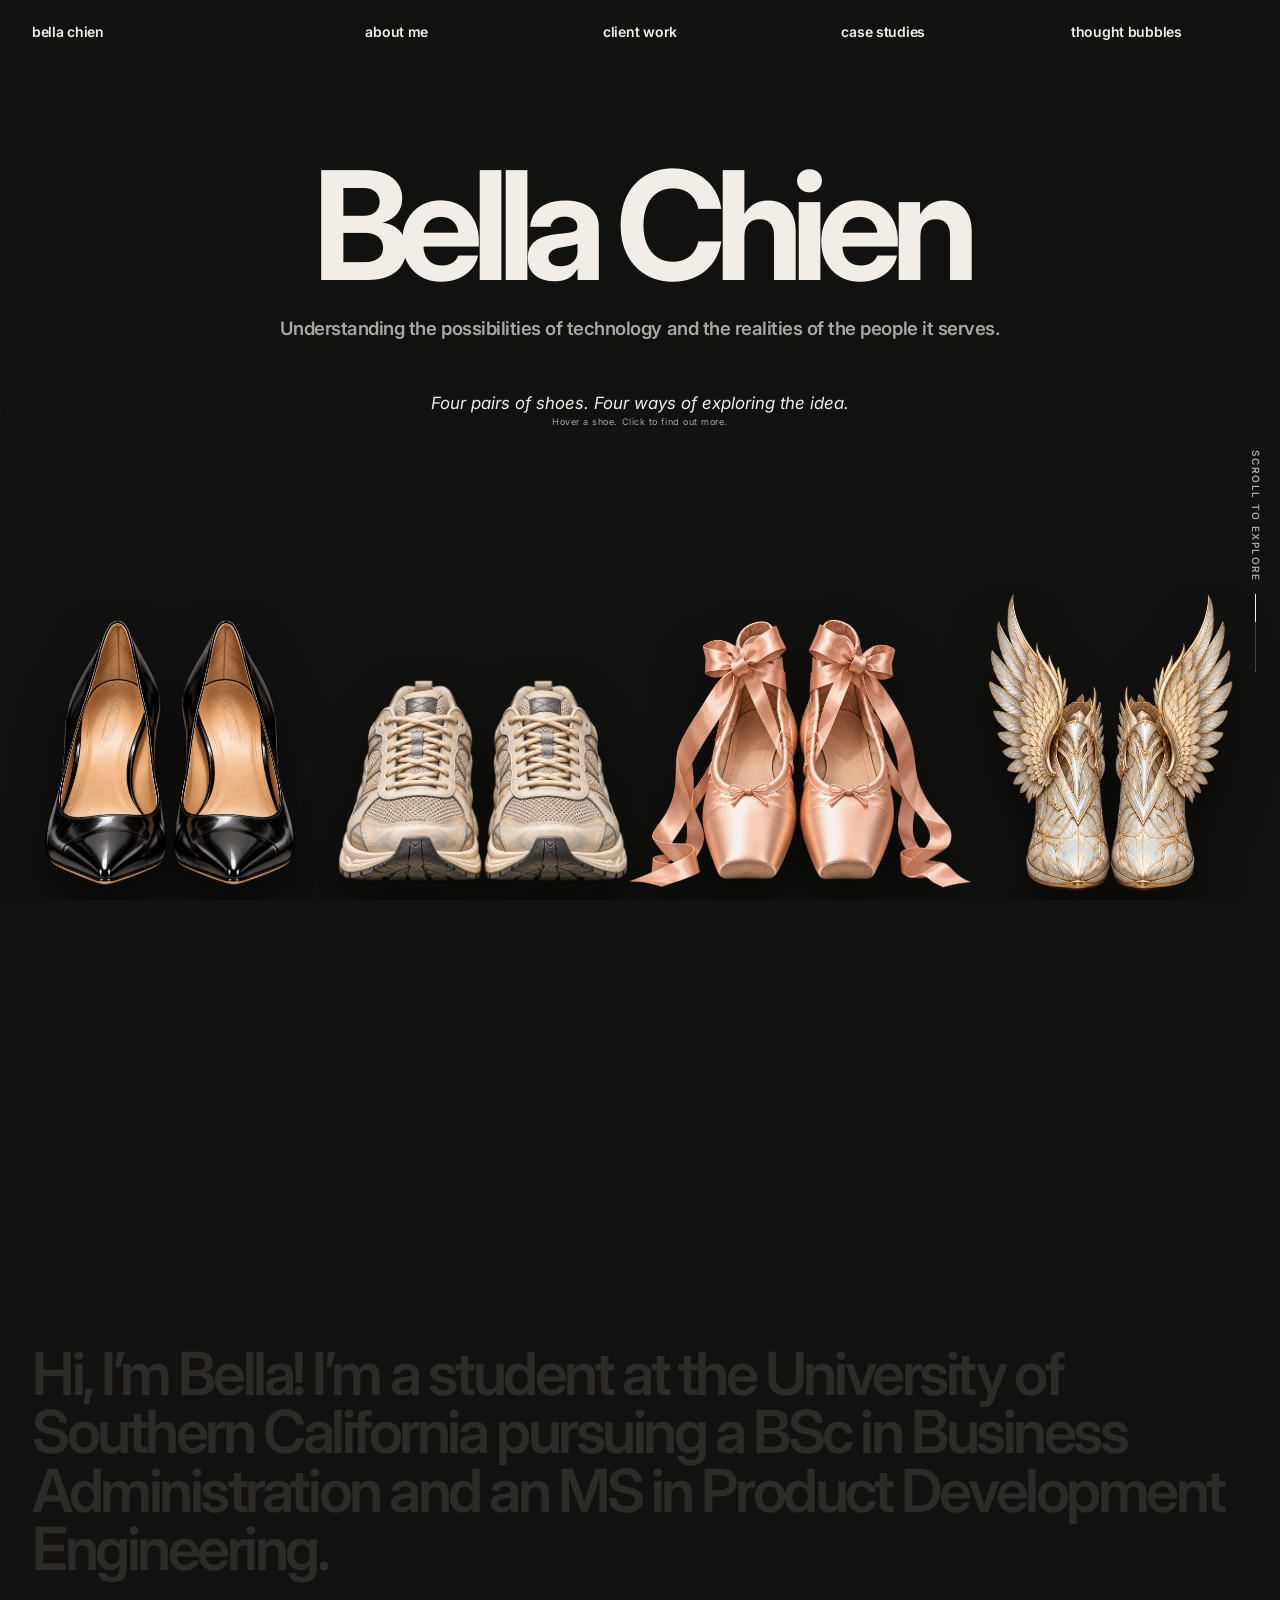
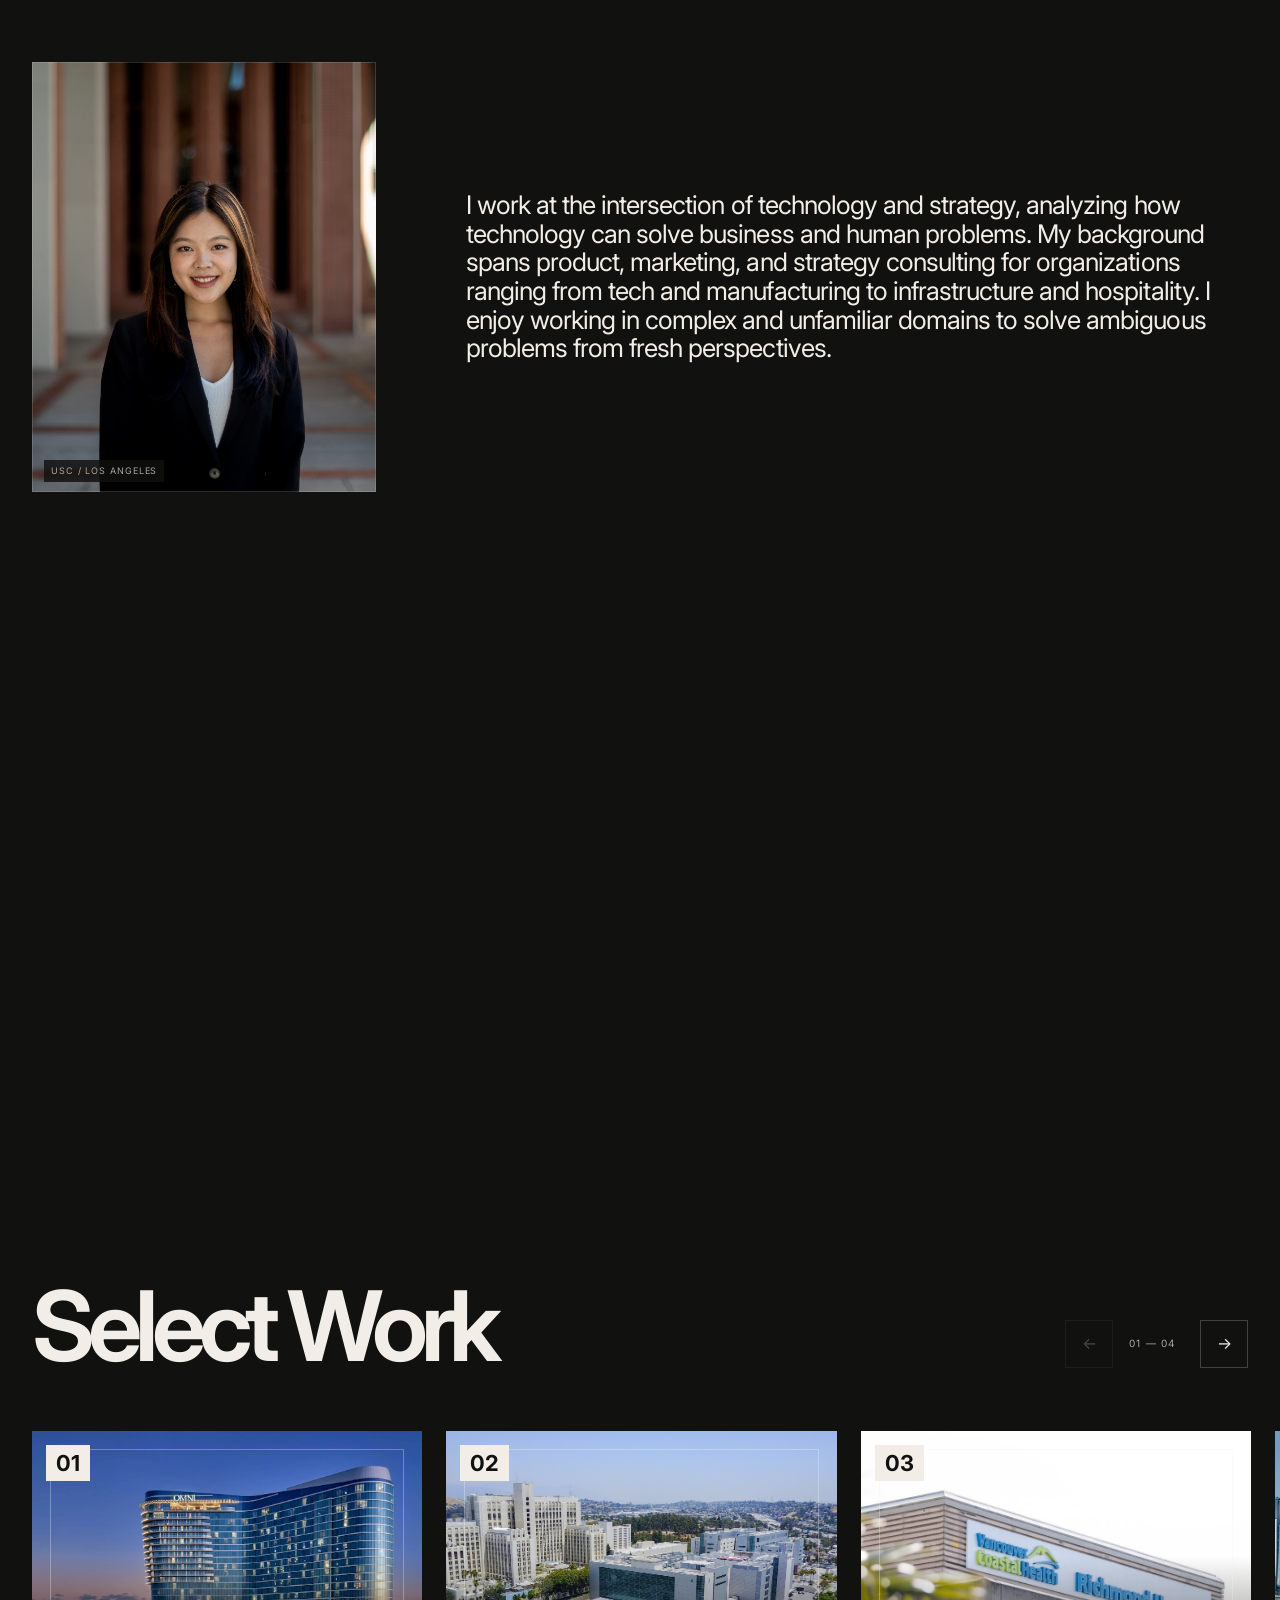
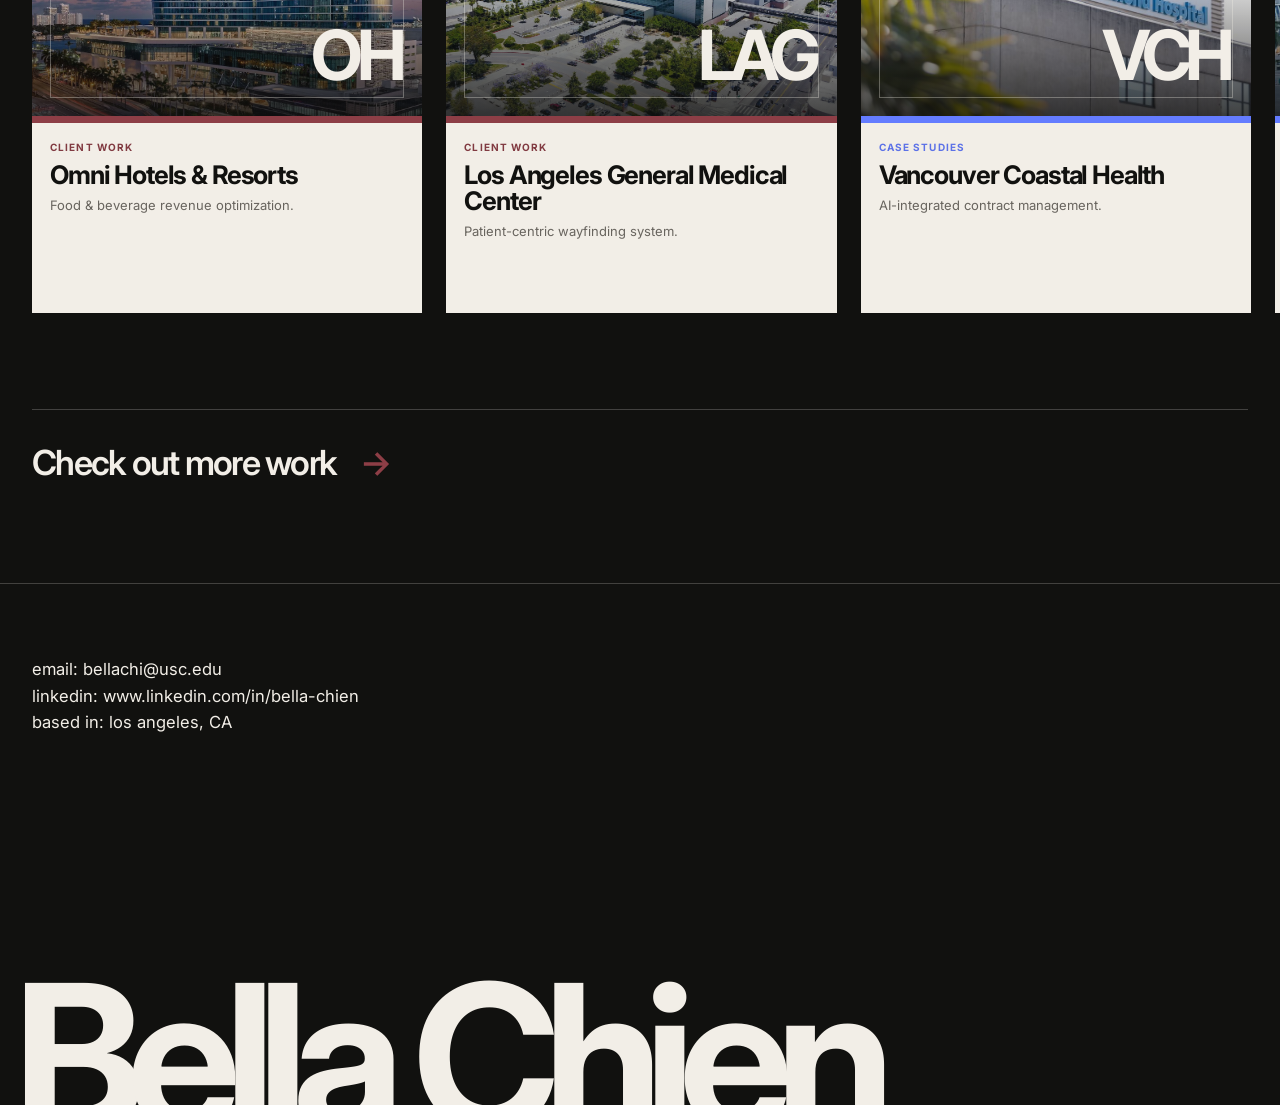
==== commit e3f533cc: "add: thought bubble> human & ai" ====
--- a/index.html
+++ b/index.html
@@ -127,7 +127,6 @@
         </div>
 
         <div class="more-work-cta">
-          <p>There’s more where these came from.</p>
           <a href="/client-work/">Check out more work <span aria-hidden="true">→</span></a>
         </div>
       </section>
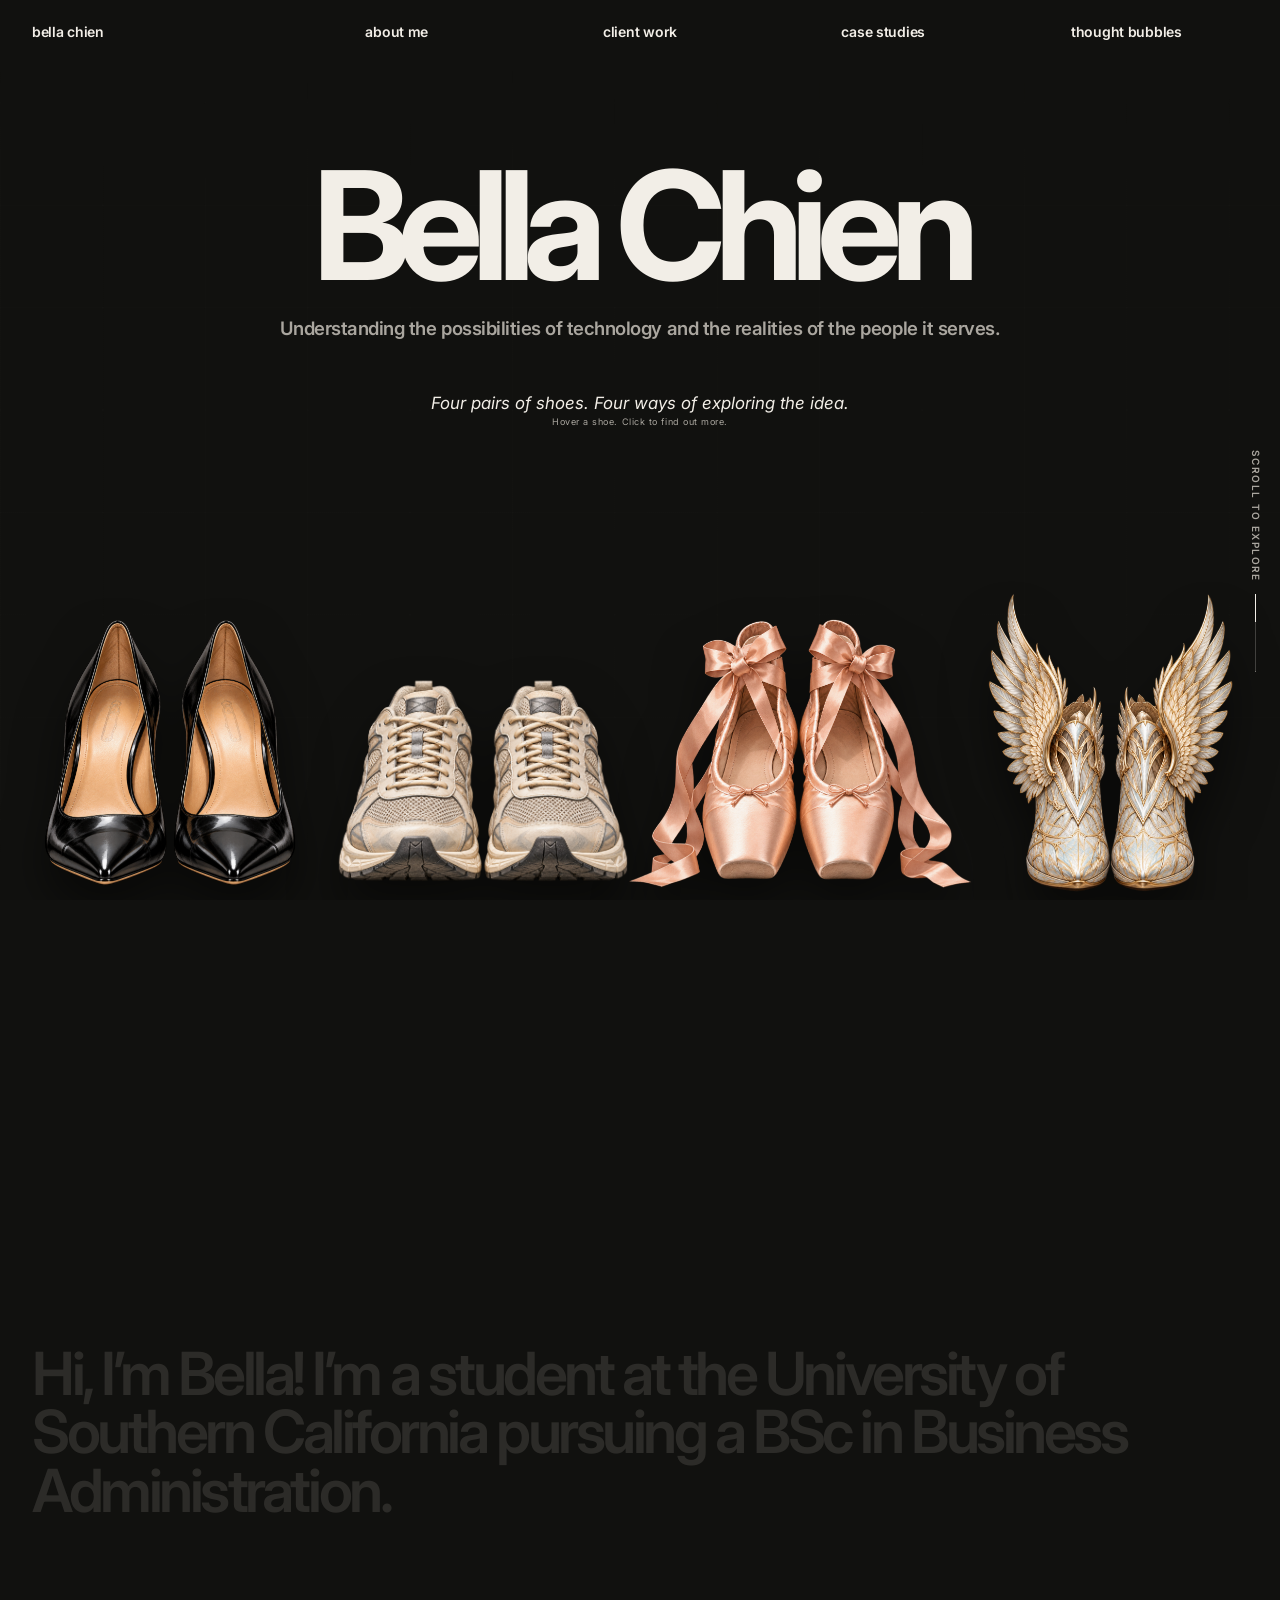
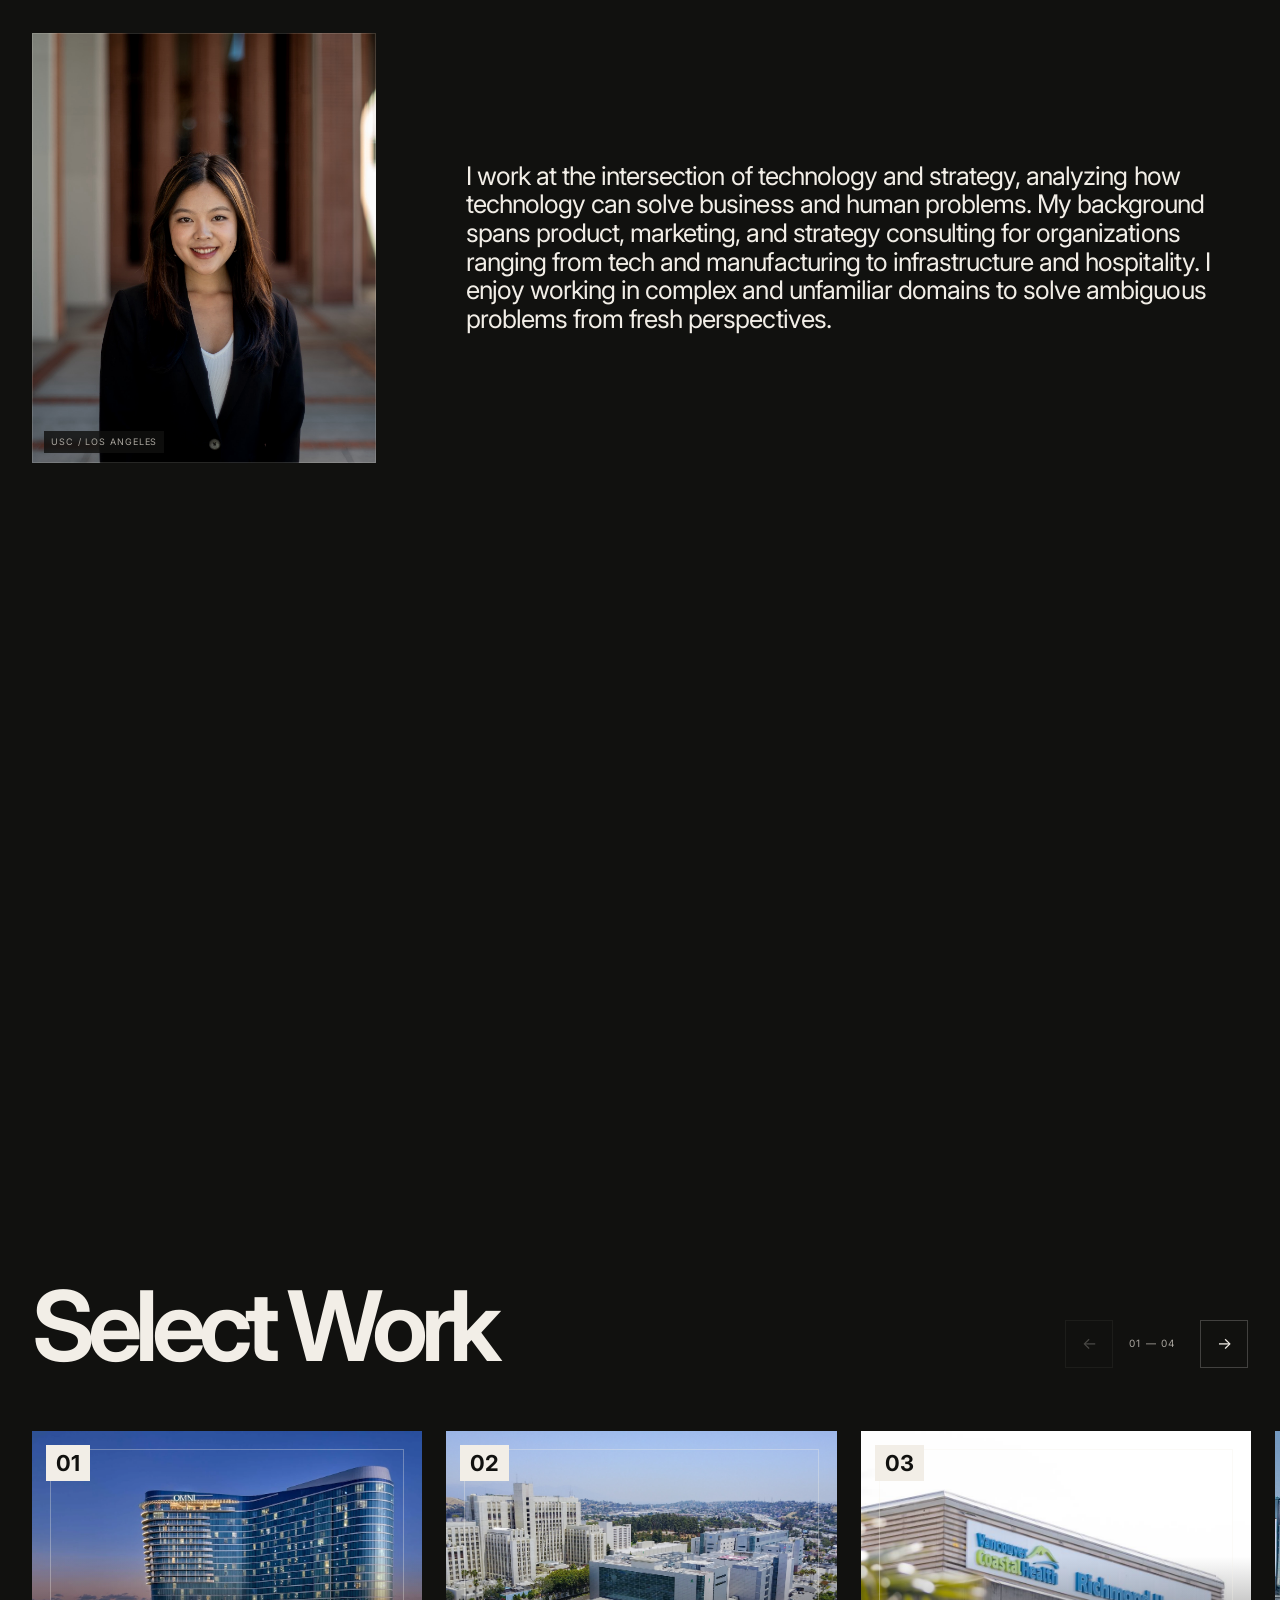
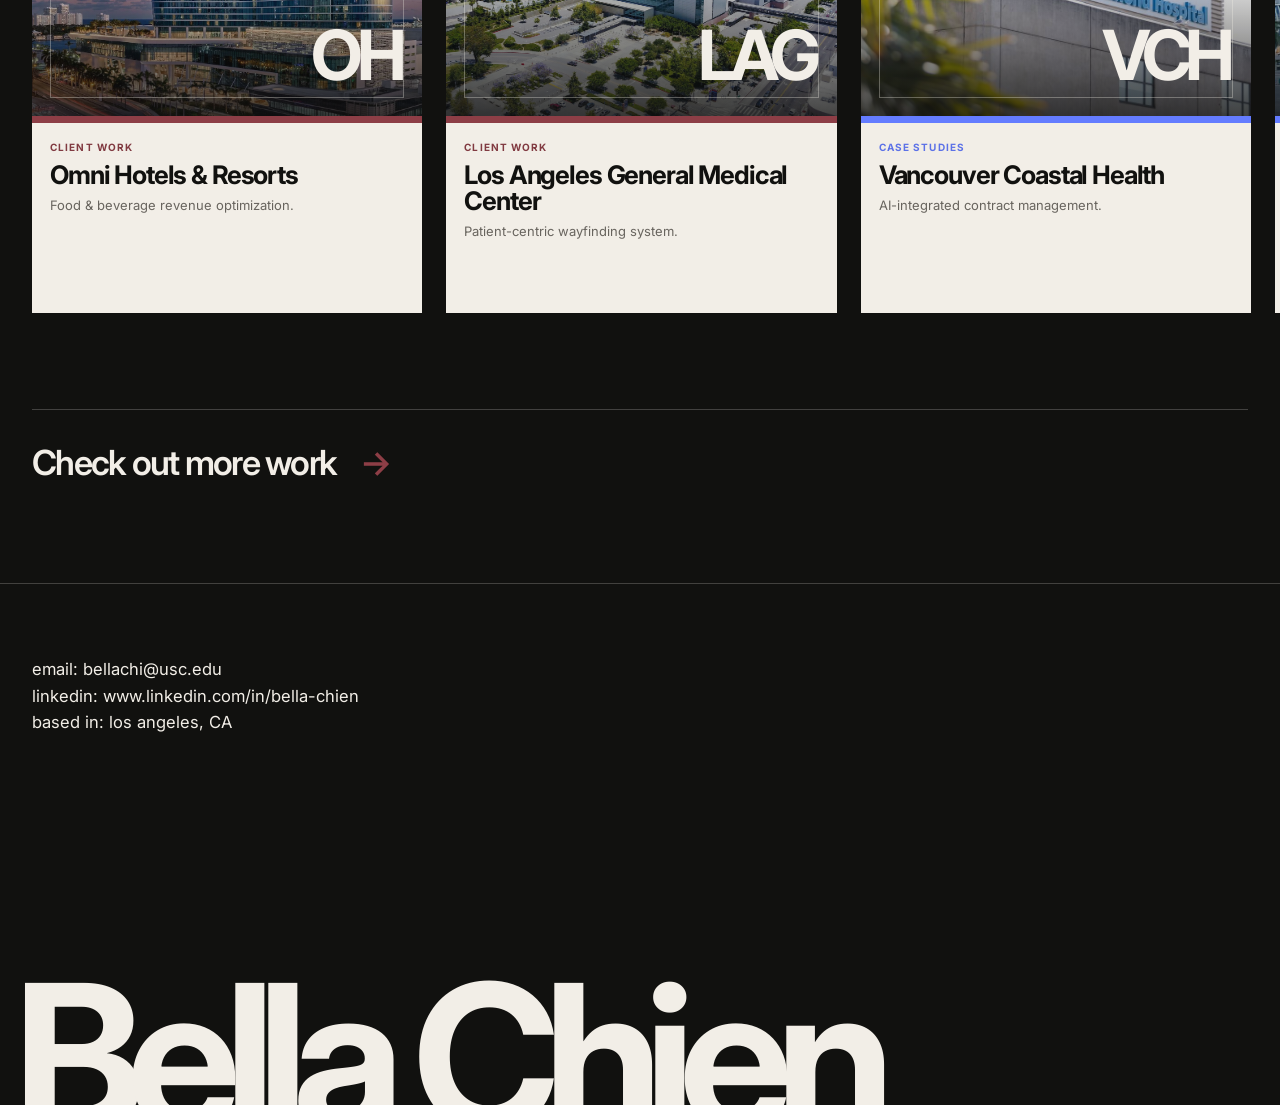
==== commit e8b84266: "Update index.html" ====
--- a/index.html
+++ b/index.html
@@ -68,7 +68,7 @@
 
       <section class="intro-frame" id="about" aria-labelledby="about-title">
         <div class="intro-sticky">
-          <h2 id="about-title" class="word-flow">Hi, I’m Bella! I’m a student at the University of Southern California pursuing a BSc in Business Administration and an MS in Product Development Engineering.</h2>
+          <h2 id="about-title" class="word-flow">Hi, I’m Bella! I’m a student at the University of Southern California pursuing a BSc in Business Administration.</h2>
           <div class="intro-grid">
             <figure class="portrait-wrap">
               <img src="assets/photos/bella-headshot.jpg" alt="Bella Chien in a black suit at USC" />
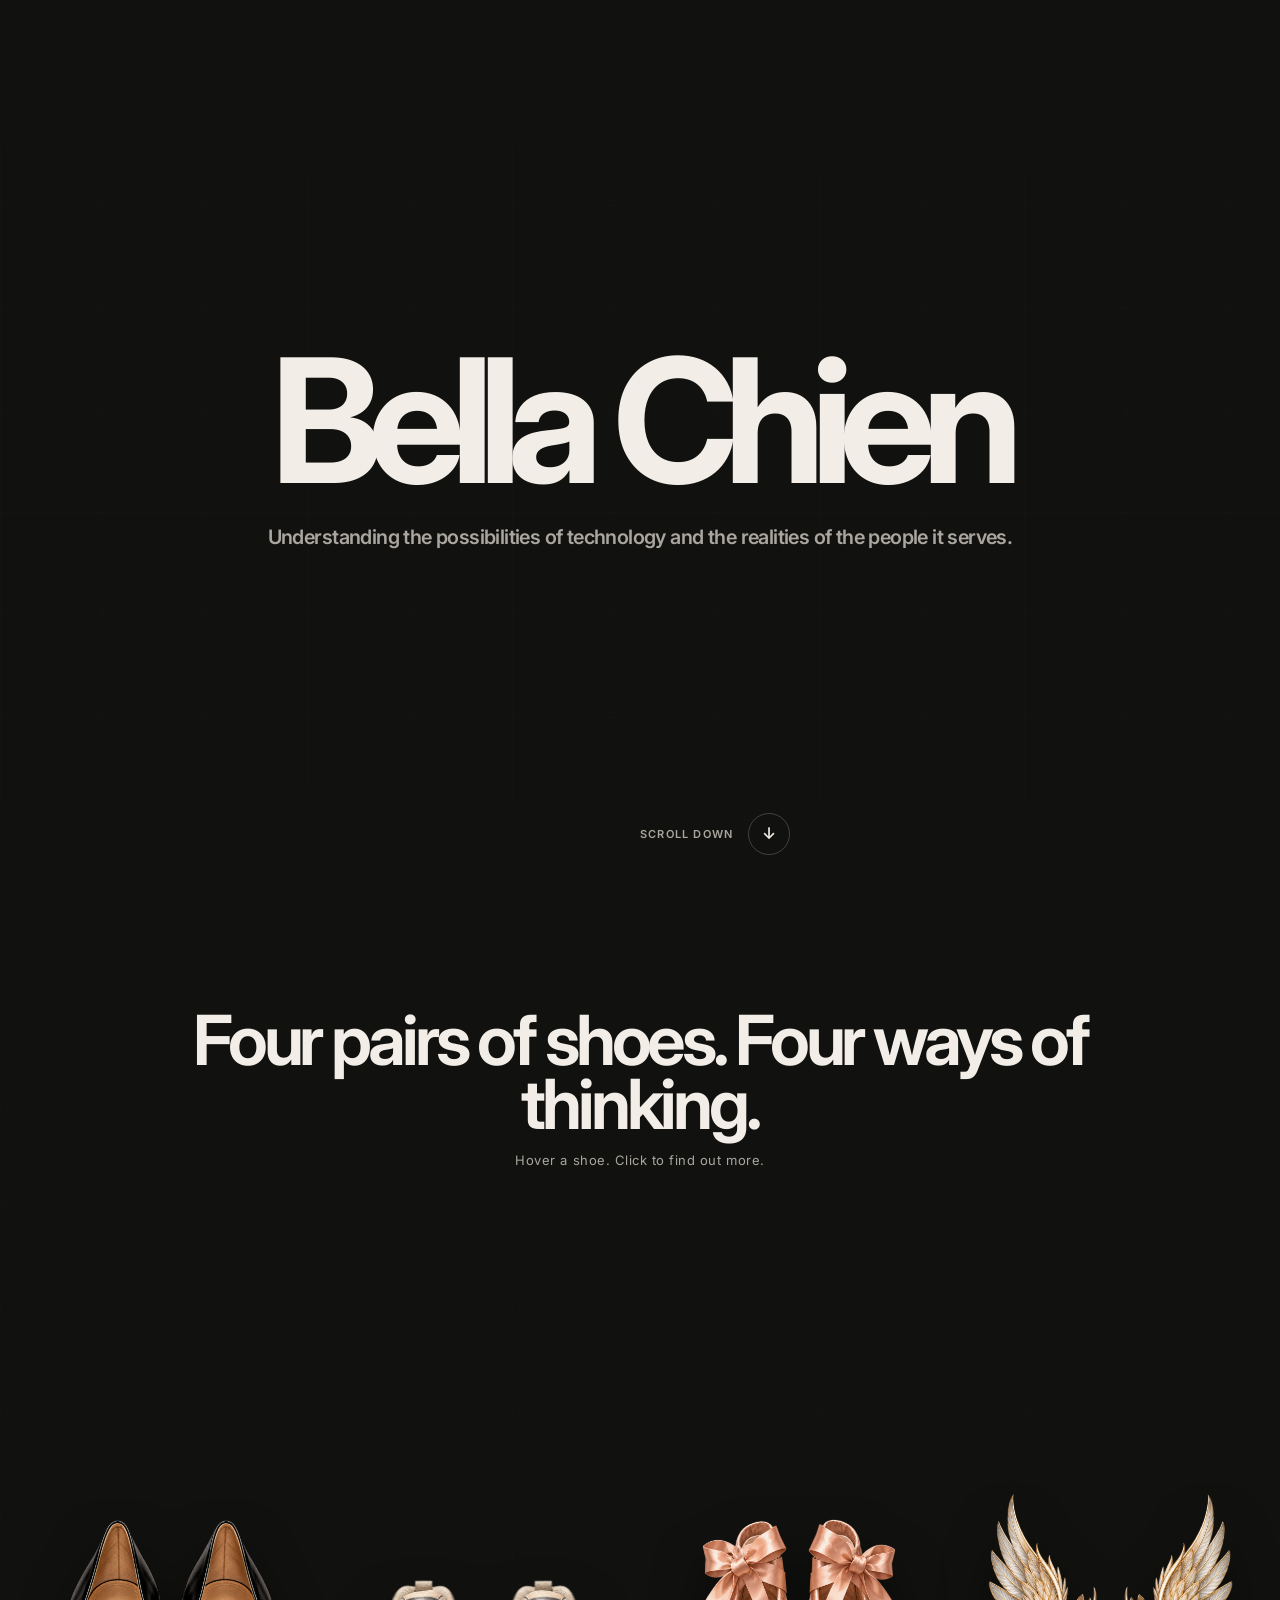
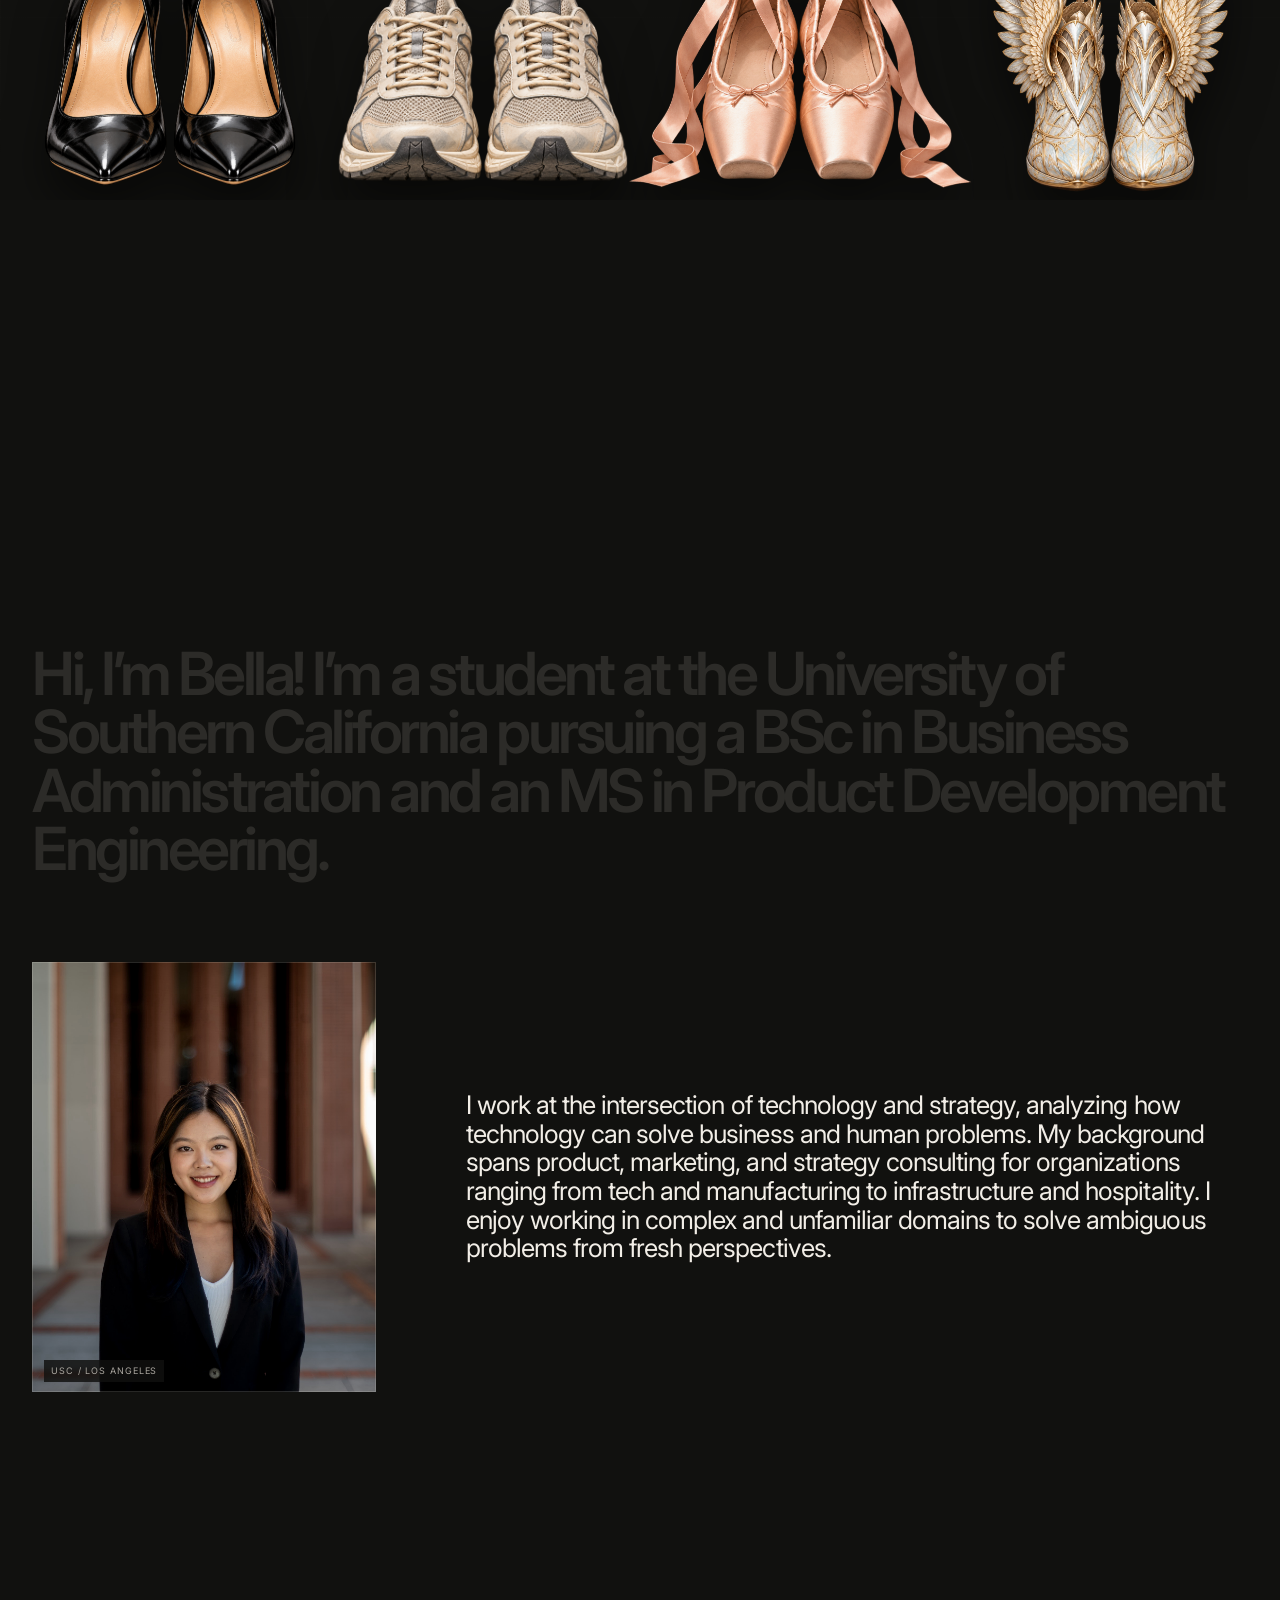
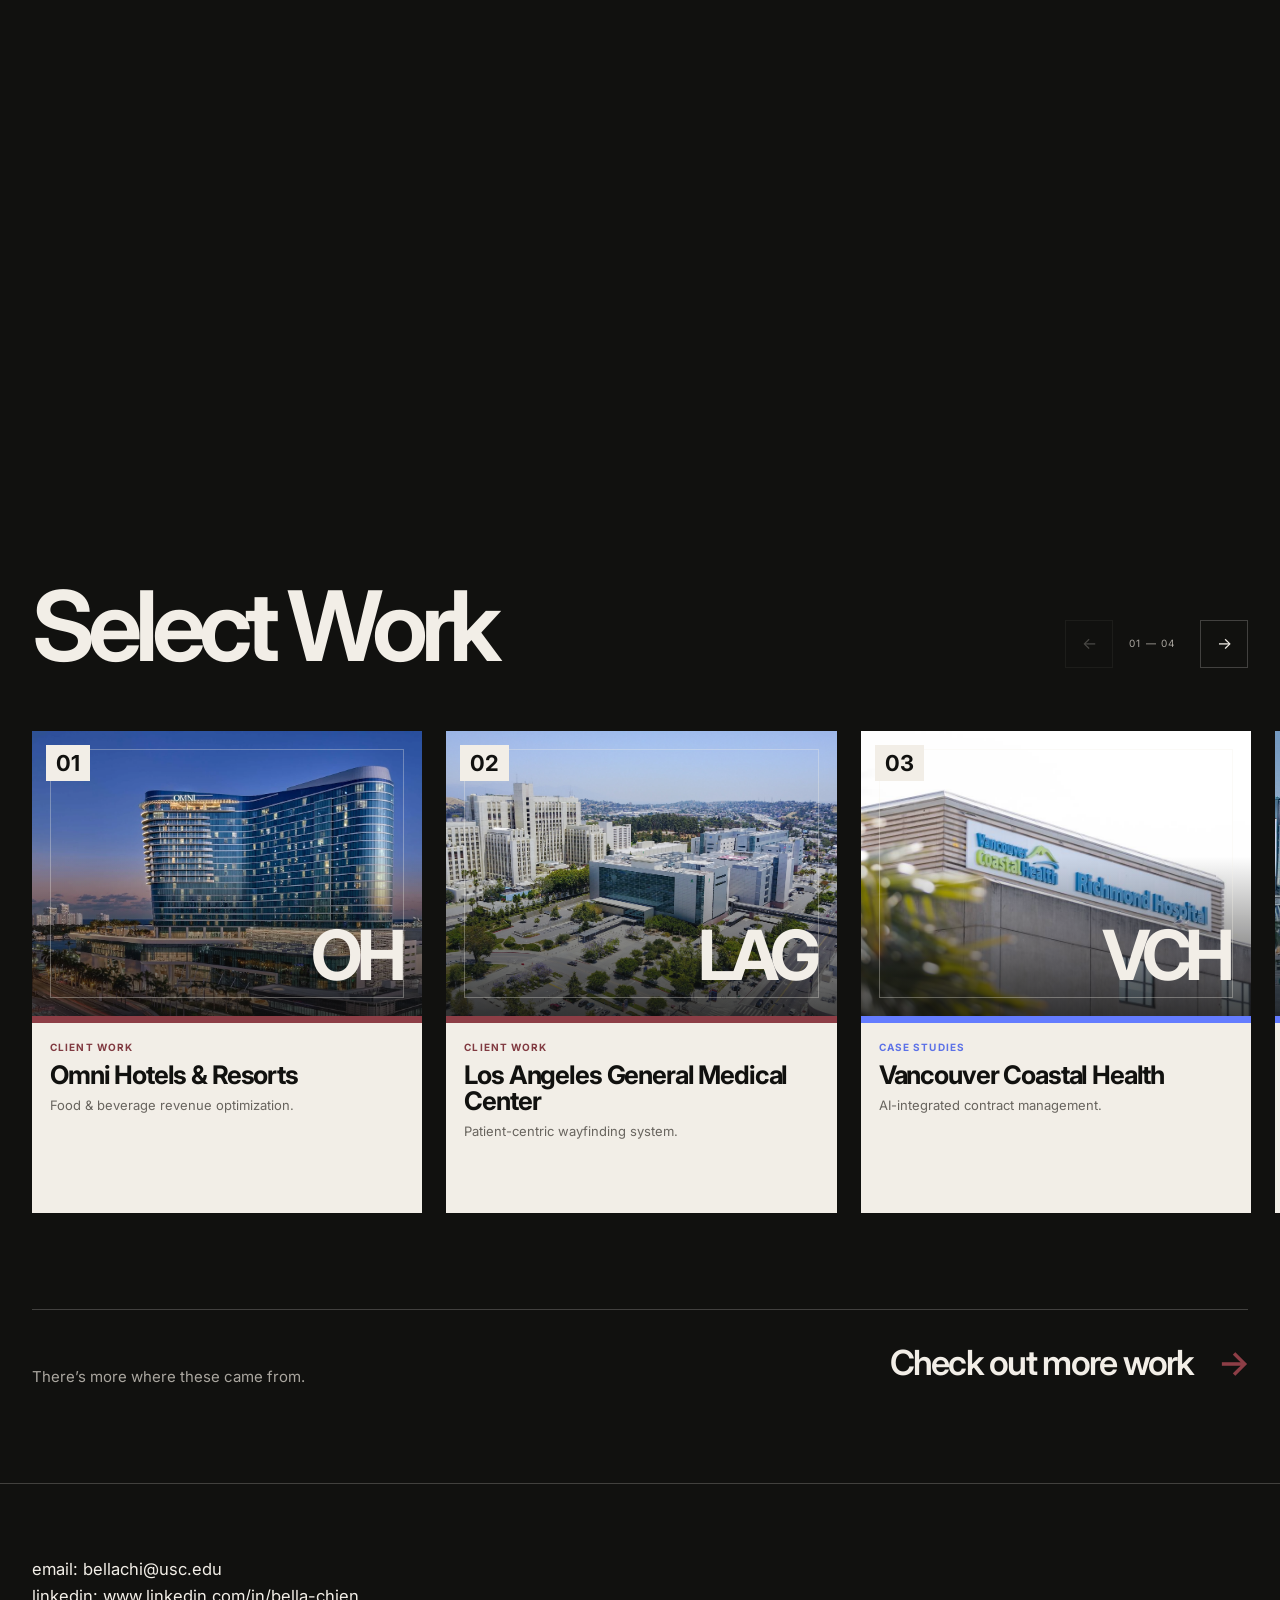
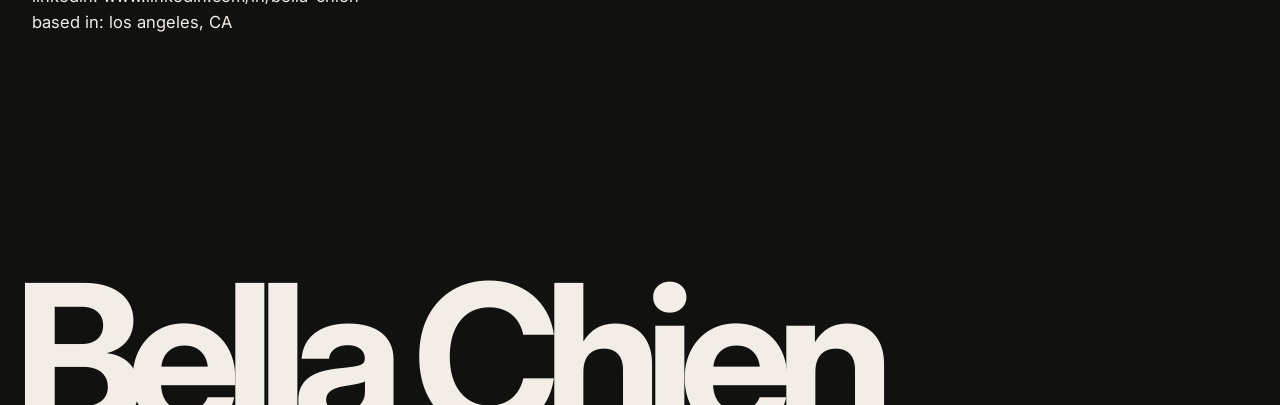
==== commit 65276a50: "updates" ====
--- a/index.html
+++ b/index.html
@@ -10,8 +10,8 @@
     <link rel="preconnect" href="https://fonts.googleapis.com" />
     <link rel="preconnect" href="https://fonts.gstatic.com" crossorigin />
     <link href="https://fonts.googleapis.com/css2?family=Inter:wght@400;500;600;700;800&display=swap" rel="stylesheet" />
-    <link rel="stylesheet" href="styles.css?v=11" />
-    <script src="script.js?v=11" defer></script>
+    <link rel="stylesheet" href="styles.css?v=12" />
+    <script src="script.js?v=12" defer></script>
   </head>
   <body>
     <a class="skip-link" href="#main">Skip to content</a>
@@ -28,16 +28,22 @@
     </header>
 
     <main id="main">
-      <section class="hero-frame" id="home" aria-labelledby="hero-title">
+      <section class="landing-frame" id="home" aria-labelledby="hero-title">
+        <div class="landing-lockup">
+          <h1 id="hero-title">Bella Chien</h1>
+          <p>Understanding the possibilities of technology and the realities of the people it serves.</p>
+        </div>
+        <a class="landing-scroll" href="#shoes">
+          <span>Scroll down</span>
+          <i aria-hidden="true">↓</i>
+        </a>
+      </section>
+
+      <section class="hero-frame" id="shoes" aria-labelledby="shoe-title">
         <div class="hero-sticky">
-          <div class="hero-lockup">
-            <h1 id="hero-title">Bella Chien</h1>
-            <p>Understanding the possibilities of technology and the realities of the people it serves.</p>
-          </div>
-
-          <div class="shoe-prompt" aria-hidden="true">
-            <span>Four pairs of shoes. Four ways of exploring the idea.</span>
-            <small>Hover a shoe. Click to find out more.</small>
+          <div class="shoe-prompt">
+            <h2 id="shoe-title">Four pairs of shoes. Four ways of thinking.</h2>
+            <p>Hover a shoe. Click to find out more.</p>
           </div>
 
           <nav class="shoe-dock" aria-label="Explore Bella’s portfolio by shoe">
@@ -58,17 +64,13 @@
               <span class="shoe-image-wrap"><img src="assets/winged-shoes-v2.png" alt="Ivory and gold flying shoes" /></span>
             </a>
           </nav>
-          <a class="scroll-cue" href="#about" aria-label="Scroll to About Bella">
-            <span>Scroll to explore</span>
-            <i aria-hidden="true"><b></b></i>
-          </a>
           <div class="hero-scanline" aria-hidden="true"></div>
         </div>
       </section>
 
       <section class="intro-frame" id="about" aria-labelledby="about-title">
         <div class="intro-sticky">
-          <h2 id="about-title" class="word-flow">Hi, I’m Bella! I’m a student at the University of Southern California pursuing a BSc in Business Administration.</h2>
+          <h2 id="about-title" class="word-flow">Hi, I’m Bella! I’m a student at the University of Southern California pursuing a BSc in Business Administration and an MS in Product Development Engineering.</h2>
           <div class="intro-grid">
             <figure class="portrait-wrap">
               <img src="assets/photos/bella-headshot.jpg" alt="Bella Chien in a black suit at USC" />
@@ -127,6 +129,7 @@
         </div>
 
         <div class="more-work-cta">
+          <p>There’s more where these came from.</p>
           <a href="/client-work/">Check out more work <span aria-hidden="true">→</span></a>
         </div>
       </section>
--- a/styles.css
+++ b/styles.css
@@ -21,7 +21,8 @@
 .skip-link { position: fixed; z-index: 1000; top: 10px; left: 10px; padding: 10px 14px; background: var(--bone); color: var(--carbon); transform: translateY(-150%); }
 .skip-link:focus { transform: translateY(0); }
 
-.site-header { position: absolute; z-index: 40; top: 0; left: 50%; width: var(--page); height: 68px; display: grid; grid-template-columns: 1fr 4fr; align-items: center; transform: translateX(-50%); font-size: 14px; font-weight: 600; letter-spacing: -.02em; }
+.site-header { position: fixed; z-index: 40; top: 0; left: 50%; width: var(--page); height: 68px; display: grid; grid-template-columns: 1fr 4fr; align-items: center; background: linear-gradient(180deg, rgba(17,17,15,.96), rgba(17,17,15,.74) 72%, transparent); transform: translate(-50%, -18px); font-size: 14px; font-weight: 600; letter-spacing: -.02em; opacity: 0; visibility: hidden; pointer-events: none; transition: opacity 260ms ease, transform 360ms cubic-bezier(.2,.75,.2,1), visibility 260ms; }
+body.nav-visible .site-header { opacity: 1; visibility: visible; pointer-events: auto; transform: translate(-50%, 0); }
 .brand { text-decoration: none; }
 .site-nav { display: grid; grid-template-columns: repeat(4, 1fr); }
 .site-nav a { width: max-content; margin-inline: auto; padding: 10px 0; text-decoration: none; }
@@ -29,17 +30,27 @@
 .site-nav a:hover::after, .site-nav a:focus-visible::after, .brand:hover::after, .brand:focus-visible::after { width: 100%; }
 .menu-toggle { display: none; border: 0; background: transparent; color: var(--bone); }
 
+.landing-frame { position: relative; height: 100svh; min-height: 720px; display: grid; place-items: center; overflow: hidden; isolation: isolate; }
+.landing-frame::before, .hero-sticky::before { content: ""; position: absolute; inset: 0; z-index: -2; background-image: linear-gradient(rgba(242,238,231,.028) 1px, transparent 1px), linear-gradient(90deg, rgba(242,238,231,.028) 1px, transparent 1px); background-size: 8vw 8vw; opacity: .45; mask-image: linear-gradient(to bottom, transparent, #000 22%, #000 85%, transparent); }
+.landing-lockup { width: min(1500px, calc(100vw - 64px)); text-align: center; }
+.landing-lockup h1 { margin: 0; font-size: clamp(104px, 13.5vw, 210px); font-weight: 700; line-height: .82; letter-spacing: -.08em; animation: title-reveal 900ms cubic-bezier(.2,.75,.2,1) both; }
+.landing-lockup p { max-width: 920px; margin: 34px auto 0; color: var(--gray); font-size: clamp(18px, 1.55vw, 25px); font-weight: 600; line-height: 1.2; letter-spacing: -.03em; animation: fade-up 700ms 280ms ease both; }
+.landing-scroll { position: absolute; left: 50%; bottom: clamp(28px, 5vh, 52px); display: inline-flex; align-items: center; gap: 15px; color: var(--gray); font-size: 11px; font-weight: 600; letter-spacing: .11em; text-decoration: none; text-transform: uppercase; transform: translateX(-50%); animation: fade-up 700ms 520ms ease both; }
+.landing-scroll i { display: grid; width: 42px; height: 42px; place-items: center; border: 1px solid var(--hairline); border-radius: 50%; color: var(--bone); font-size: 16px; font-style: normal; transition: background 180ms ease, color 180ms ease, transform 180ms ease; }
+.landing-scroll:hover i, .landing-scroll:focus-visible i { background: var(--bone); color: var(--carbon); transform: translateY(4px); }
+
 .hero-frame { position: relative; height: 142svh; min-height: 980px; }
 .hero-sticky { position: sticky; top: 0; height: 100svh; min-height: 720px; overflow: hidden; isolation: isolate; }
-.hero-sticky::before { content: ""; position: absolute; inset: 0; z-index: -2; background-image: linear-gradient(rgba(242,238,231,.028) 1px, transparent 1px), linear-gradient(90deg, rgba(242,238,231,.028) 1px, transparent 1px); background-size: 8vw 8vw; opacity: .45; mask-image: linear-gradient(to bottom, transparent, #000 22%, #000 85%, transparent); }
-.hero-lockup { position: absolute; z-index: 3; top: clamp(145px, 18vh, 190px); left: 32px; right: 32px; text-align: center; transform: translateY(calc(var(--hero-progress, 0) * -24px)); transition: transform 80ms linear; }
-.hero-lockup h1 { margin: 0; font-size: clamp(96px, 11.8vw, 178px); font-weight: 700; line-height: .84; letter-spacing: -.075em; animation: title-reveal 900ms cubic-bezier(.2,.75,.2,1) both; }
-.hero-lockup p { max-width: 920px; margin: 27px auto 0; color: var(--gray); font-size: clamp(17px, 1.45vw, 23px); font-weight: 600; letter-spacing: -.026em; animation: fade-up 700ms 280ms ease both; }
-.shoe-prompt { position: absolute; z-index: 4; top: clamp(350px, 43.5vh, 425px); left: 0; right: 0; display: grid; justify-items: center; white-space: nowrap; text-align: center; animation: fade-up 700ms 460ms ease both; transform: translateY(calc(var(--hero-progress, 0) * -14px)); }
-.shoe-prompt span { font-size: clamp(16px, 1.32vw, 21px); font-style: italic; }
-.shoe-prompt small { margin-top: 2px; color: var(--gray); font-size: 9px; letter-spacing: .06em; }
-.shoe-dock { position: absolute; z-index: 3; left: max(20px, calc((100vw - 1500px) / 2)); right: max(20px, calc((100vw - 1500px) / 2)); bottom: 0; height: 58%; display: grid; grid-template-columns: repeat(4, minmax(0, 1fr)); align-items: end; gap: clamp(2px, 1vw, 20px); }
-.shoe-link { --accent: var(--bone); position: relative; display: grid; height: 100%; min-width: 0; place-items: end center; text-decoration: none; outline: none; opacity: 0; animation: shoe-rack-in 950ms cubic-bezier(.16,.82,.21,1) forwards; transition: opacity 280ms ease, filter 280ms ease; }
+.shoe-prompt { position: absolute; z-index: 4; top: clamp(92px, 12vh, 126px); left: 32px; right: 32px; display: grid; justify-items: center; text-align: center; transform: translateY(calc(var(--hero-progress, 0) * -14px)); }
+.shoe-prompt h2 { max-width: 1100px; margin: 0; font-size: clamp(44px, 5.4vw, 82px); font-weight: 650; line-height: .93; letter-spacing: -.06em; }
+.shoe-prompt p { margin: 15px 0 0; color: var(--gray); font-size: 13px; letter-spacing: .04em; }
+.shoe-dock { position: absolute; z-index: 3; left: max(20px, calc((100vw - 1500px) / 2)); right: max(20px, calc((100vw - 1500px) / 2)); bottom: 0; height: 70%; display: grid; grid-template-columns: repeat(4, minmax(0, 1fr)); align-items: end; gap: clamp(2px, 1vw, 20px); }
+.shoe-link { --accent: var(--bone); position: relative; display: grid; height: 100%; min-width: 0; place-items: end center; text-decoration: none; outline: none; opacity: 0; transition: opacity 280ms ease, filter 280ms ease; }
+.hero-frame.is-visible .shoe-link { animation: shoe-rack-in 950ms cubic-bezier(.16,.82,.21,1) forwards; }
+.hero-frame.is-visible .shoe-client { animation-delay: 120ms; }
+.hero-frame.is-visible .shoe-cases { animation-delay: 240ms; }
+.hero-frame.is-visible .shoe-about { animation-delay: 360ms; }
+.hero-frame.is-visible .shoe-thoughts { animation-delay: 480ms; }
 .shoe-client { --accent: var(--oxblood); animation-delay: 420ms; }
 .shoe-cases { --accent: var(--blue); animation-delay: 540ms; }
 .shoe-about { --accent: var(--blush); animation-delay: 660ms; }
@@ -55,12 +66,6 @@
 .shoe-link:hover img, .shoe-link:focus-visible img, .shoe-link.tap-active img { transform: translateY(-20px) scale(1.045) rotateX(-2deg); filter: drop-shadow(0 46px 28px rgba(0,0,0,.68)); }
 .shoe-link:hover .shoe-image-wrap::after, .shoe-link:focus-visible .shoe-image-wrap::after, .shoe-link.tap-active .shoe-image-wrap::after { opacity: .72; }
 .shoe-dock:has(.shoe-link:hover) .shoe-link:not(:hover) { opacity: .42; filter: grayscale(.45); }
-.scroll-cue { position: absolute; z-index: 8; top: 50%; right: max(18px, calc((100vw - 1580px) / 2)); display: flex; align-items: center; gap: 12px; color: var(--gray); font-size: 10px; font-weight: 600; letter-spacing: .14em; text-decoration: none; text-transform: uppercase; writing-mode: vertical-rl; opacity: calc(1 - var(--hero-progress, 0)); transform: translateY(calc(var(--hero-progress, 0) * 42px)); transition: color 180ms ease, opacity 80ms linear, transform 80ms linear; }
-.scroll-cue i { position: relative; display: block; width: 1px; height: 78px; overflow: hidden; background: var(--hairline); }
-.scroll-cue i::after { content: ""; position: absolute; left: -3px; bottom: 0; width: 7px; height: 7px; border-right: 1px solid var(--bone); border-bottom: 1px solid var(--bone); transform: rotate(45deg); }
-.scroll-cue b { position: absolute; inset: 0 0 auto; height: 36%; background: var(--bone); animation: scroll-travel 1500ms cubic-bezier(.5,0,.2,1) infinite; }
-.scroll-cue:hover, .scroll-cue:focus-visible { color: var(--bone); }
-.scroll-cue:hover i, .scroll-cue:focus-visible i { height: 96px; }
 .hero-scanline { position: absolute; z-index: 2; left: -20%; right: -20%; bottom: 0; height: 1px; background: linear-gradient(90deg, transparent, rgba(242,238,231,.8), transparent); transform: translateX(-70%); animation: scan-once 1800ms 1200ms ease-out both; }
 
 .intro-frame { position: relative; min-height: 170svh; }
@@ -121,8 +126,9 @@
 @keyframes scroll-travel { 0% { transform: translateY(-105%); } 55%, 100% { transform: translateY(285%); } }
 
 @media (min-width: 941px) and (max-height: 820px) {
-  .hero-lockup { top: 108px; }
-  .shoe-prompt { top: 330px; }
+  .shoe-prompt { top: 84px; }
+  .shoe-prompt h2 { font-size: clamp(40px, 4.8vw, 65px); }
+  .shoe-dock { height: 68%; }
   .intro-sticky { padding-top: 42px; padding-bottom: 28px; }
   .intro-frame h2 { font-size: clamp(44px, 4.2vw, 64px); }
   .intro-grid { margin-top: 24px; }
@@ -139,17 +145,19 @@
   .site-nav { position: absolute; top: 68px; left: -20px; right: -20px; display: grid; grid-template-columns: 1fr; padding: 12px 20px 26px; background: var(--carbon); border-bottom: 1px solid var(--hairline); opacity: 0; visibility: hidden; transform: translateY(-120%); transition: transform 220ms ease, opacity 180ms ease, visibility 220ms; }
   .site-nav.is-open { opacity: 1; visibility: visible; transform: translateY(0); }
   .site-nav a { width: 100%; padding: 14px 0; border-bottom: 1px solid var(--hairline); text-align: left; }
+  .landing-frame { min-height: 700px; }
+  .landing-lockup { width: calc(100vw - 40px); }
+  .landing-lockup h1 { font-size: 17vw; }
+  .landing-lockup p { max-width: 680px; font-size: 18px; }
   .hero-frame { height: auto; min-height: 1120px; }
   .hero-sticky { position: relative; height: 1120px; min-height: 1120px; }
-  .hero-lockup { top: 118px; left: 20px; right: 20px; }
-  .hero-lockup h1 { font-size: 16.5vw; }
-  .hero-lockup p { max-width: 680px; font-size: 18px; }
-  .shoe-prompt { top: 315px; }
+  .shoe-prompt { top: 88px; left: 20px; right: 20px; }
+  .shoe-prompt h2 { max-width: 760px; font-size: clamp(42px, 8vw, 70px); }
+  .shoe-prompt p { font-size: 12px; }
   .shoe-dock { position: absolute; left: 20px; right: 20px; height: 760px; grid-template-columns: repeat(2, minmax(0, 1fr)); gap: 20px 18px; }
   .shoe-link { height: 370px; }
   .shoe-link img, .shoe-cases img, .shoe-about img, .shoe-thoughts img { width: 116%; max-height: 94%; }
   .shoe-label { top: 5%; bottom: auto; }
-  .scroll-cue { display: none; }
   .intro-frame { min-height: 155svh; }
   .intro-sticky { padding-top: 64px; }
   .intro-frame h2 { font-size: clamp(42px, 7vw, 68px); }
@@ -163,13 +171,15 @@
 }
 
 @media (max-width: 620px) {
+  .landing-frame { min-height: 650px; }
+  .landing-lockup h1 { font-size: 21vw; line-height: .86; }
+  .landing-lockup p { max-width: 340px; margin-top: 25px; font-size: 16px; line-height: 1.22; }
+  .landing-scroll { bottom: 30px; }
   .hero-frame { min-height: 1090px; }
   .hero-sticky { height: 1090px; min-height: 1090px; }
-  .hero-lockup { top: 102px; }
-  .hero-lockup h1 { font-size: 18vw; line-height: .9; }
-  .hero-lockup p { margin-top: 22px; font-size: 17px; line-height: 1.15; }
-  .shoe-prompt { top: 292px; width: calc(100vw - 40px); white-space: normal; }
-  .shoe-prompt span { font-size: 16px; }
+  .shoe-prompt { top: 78px; width: auto; }
+  .shoe-prompt h2 { font-size: 11.5vw; line-height: .95; }
+  .shoe-prompt p { margin-top: 12px; font-size: 11px; }
   .shoe-dock { height: 760px; gap: 16px 10px; }
   .shoe-link { height: 372px; }
   .shoe-label { top: 6%; font-size: 12px; }
